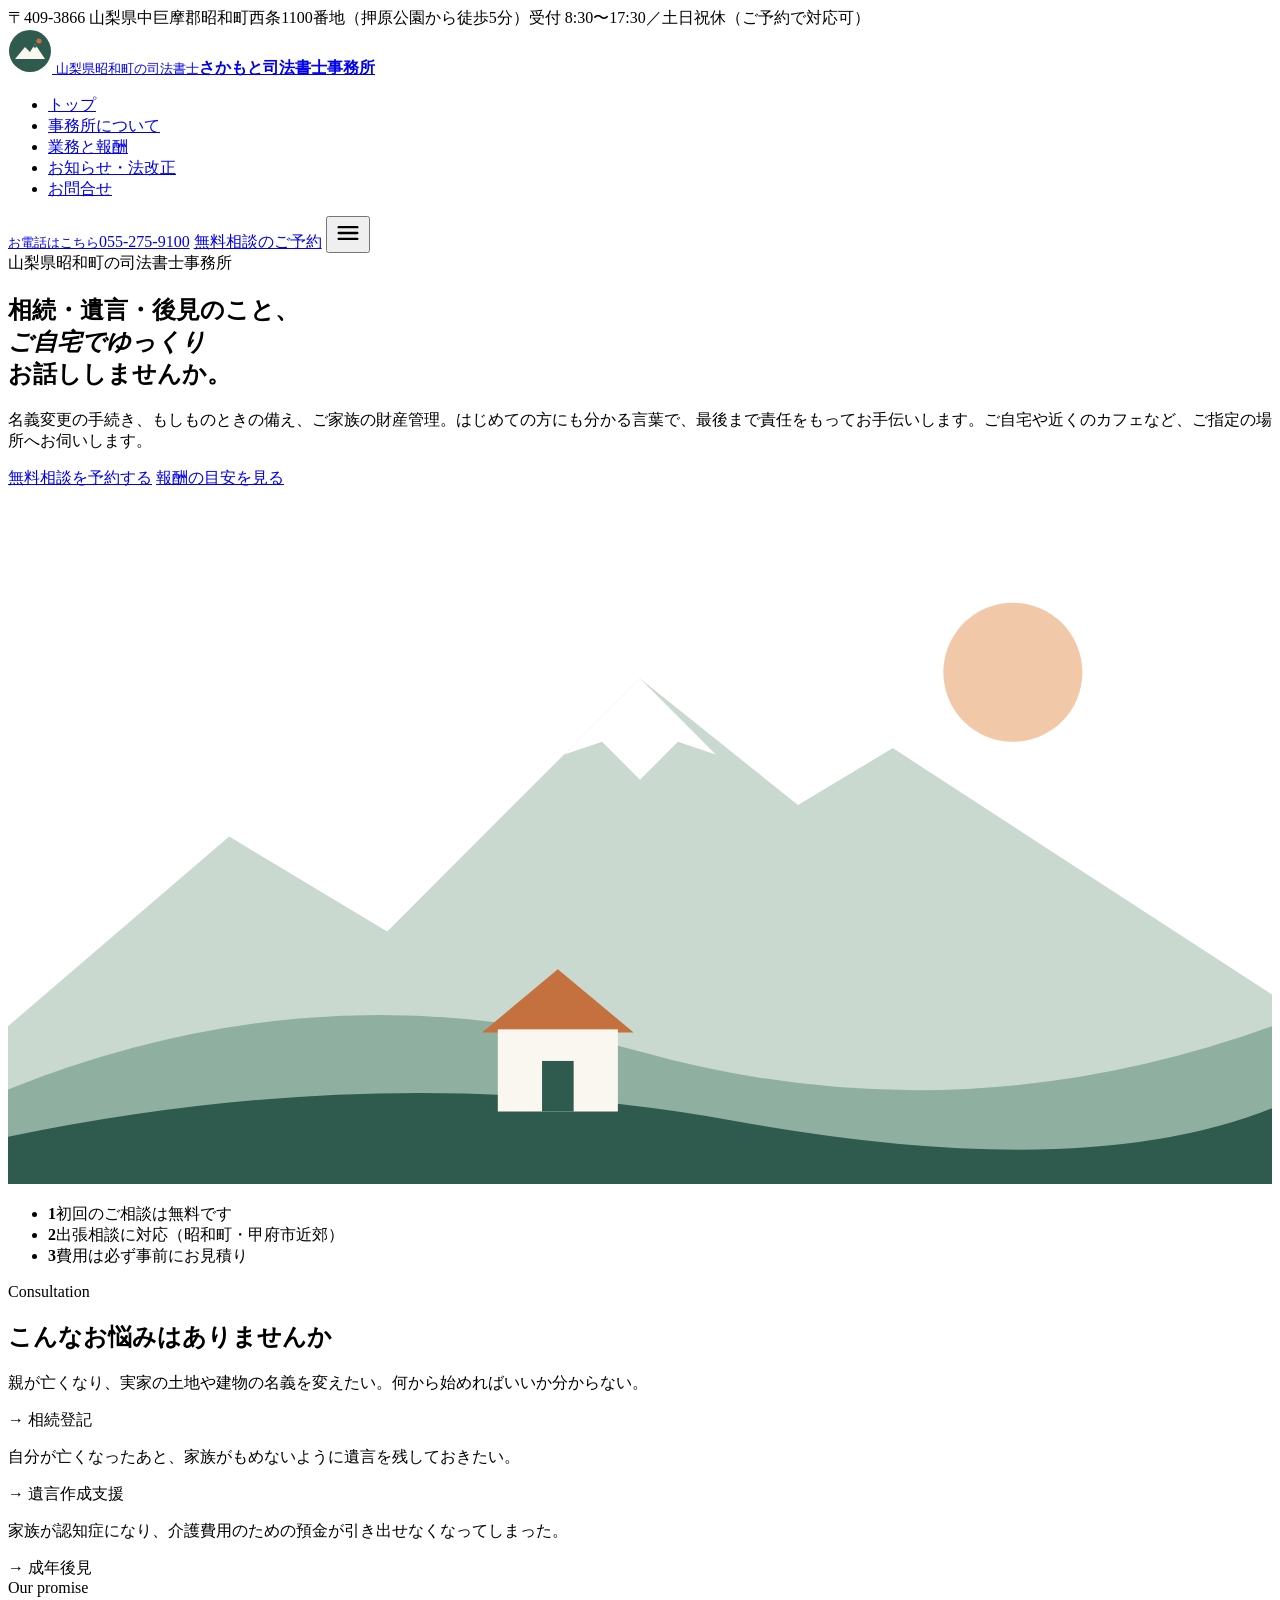
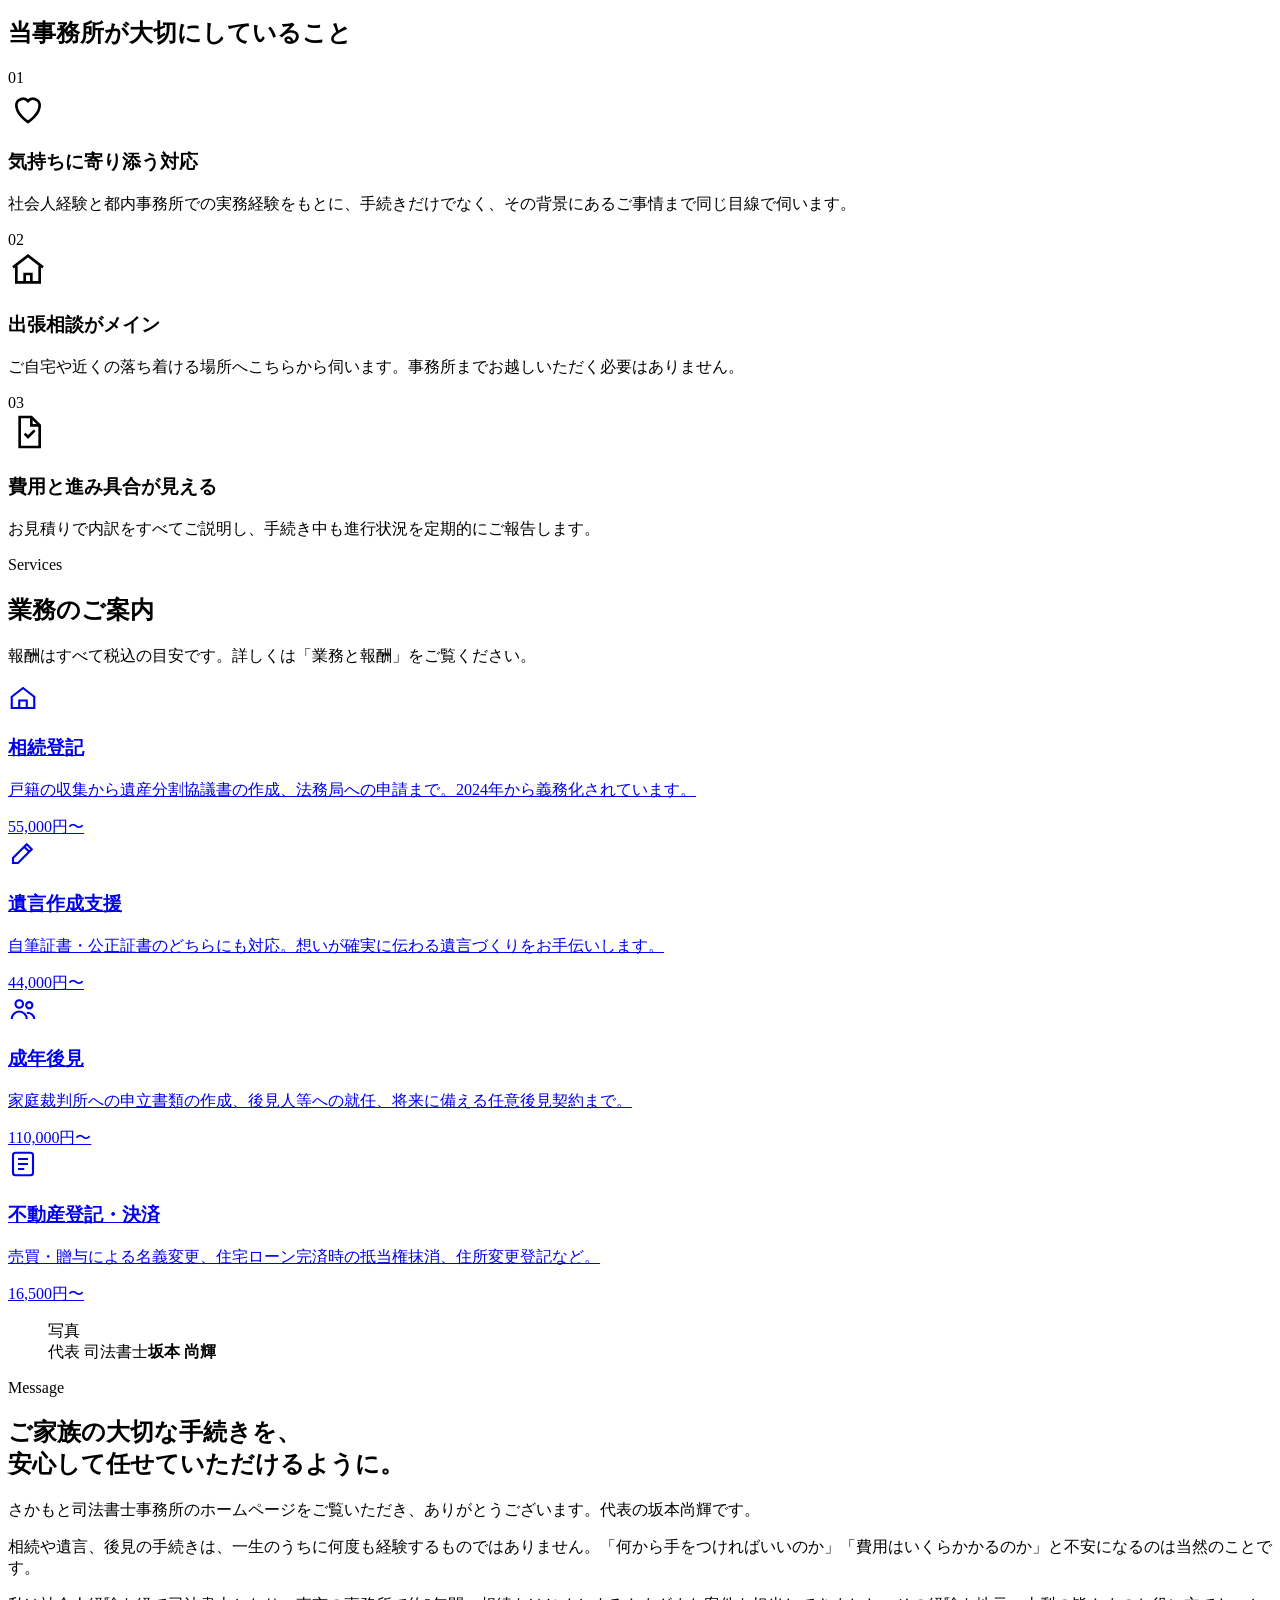
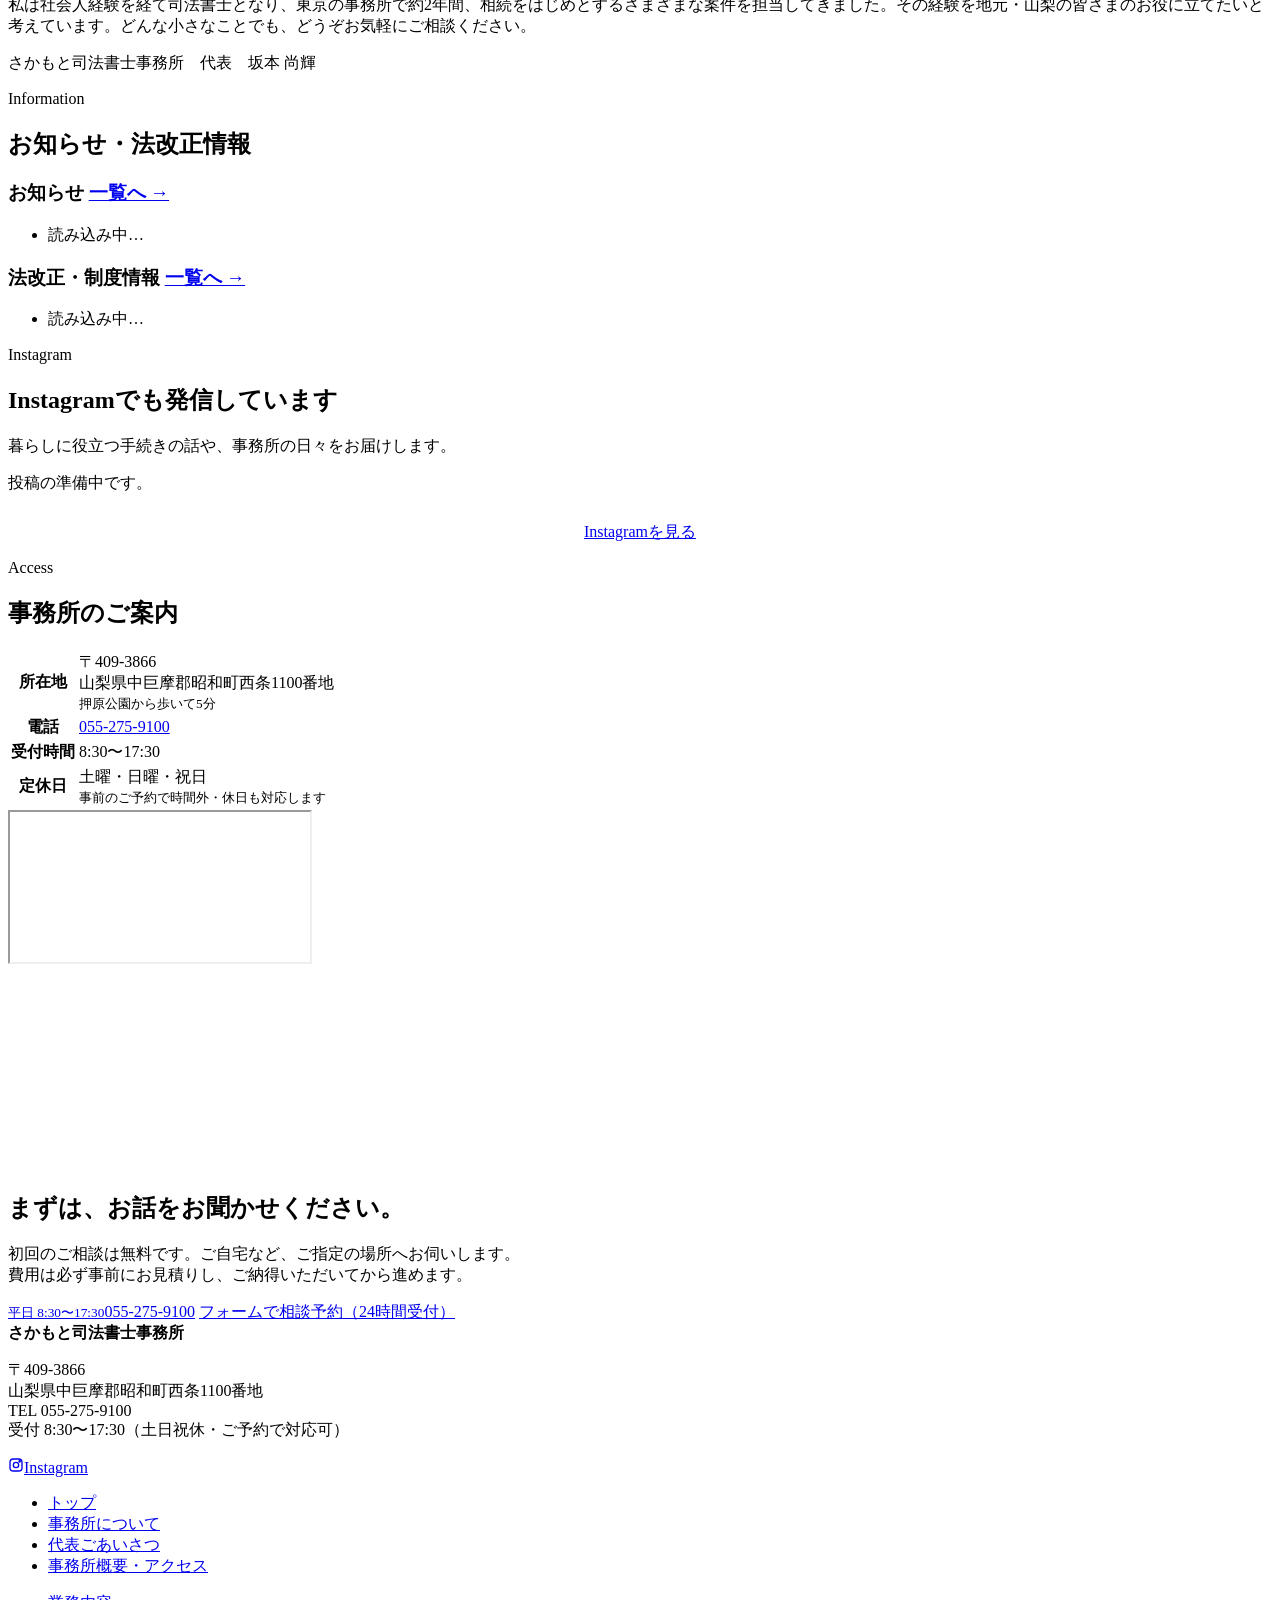
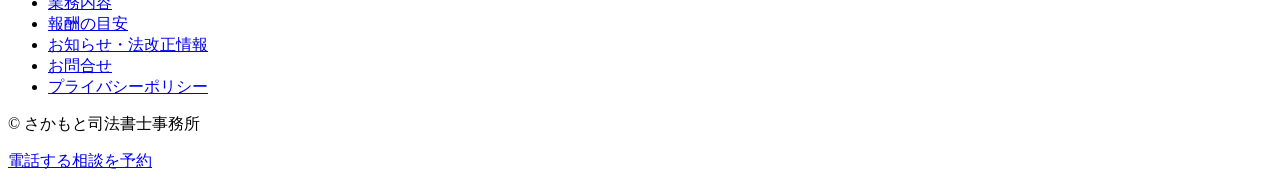
==== index.html @ e978d9b3 "Add files via upload" ====
<!doctype html>
<html lang="ja">
<head>
<meta charset="utf-8">
<meta name="viewport" content="width=device-width,initial-scale=1">
<title>山梨県昭和町の司法書士｜相続登記・遺言・成年後見｜さかもと司法書士事務所</title>
<meta name="description" content="山梨県昭和町のさかもと司法書士事務所。相続登記・遺言作成支援・成年後見・不動産登記のご相談は、初回無料・出張相談でお気軽に。費用は事前にお見積りします。">
<meta name="format-detection" content="telephone=no">
<meta property="og:site_name" content="さかもと司法書士事務所">
<meta property="og:title" content="山梨県昭和町の司法書士｜相続登記・遺言・成年後見｜さかもと司法書士事務所">
<meta property="og:description" content="山梨県昭和町のさかもと司法書士事務所。相続登記・遺言作成支援・成年後見・不動産登記のご相談は、初回無料・出張相談でお気軽に。費用は事前にお見積りします。">
<meta property="og:type" content="website">
<meta property="og:locale" content="ja_JP">
<link rel="icon" href="images/favicon.svg" type="image/svg+xml">
<link rel="preconnect" href="https://fonts.googleapis.com">
<link rel="preconnect" href="https://fonts.gstatic.com" crossorigin>
<link href="https://fonts.googleapis.com/css2?family=Shippori+Mincho+B1:wght@500;600&family=Zen+Kaku+Gothic+New:wght@400;500;700&display=swap" rel="stylesheet">
<link rel="stylesheet" href="css/style.css">
</head>
<body data-page="index">
<div class="topbar"><div class="container"><span>〒409-3866 山梨県中巨摩郡昭和町西条1100番地（押原公園から徒歩5分）</span><span>受付 8:30〜17:30／土日祝休（ご予約で対応可）</span></div></div>
<header class="site-header">
  <div class="container">
    <a class="logo" href="index.html">
      <svg width="44" height="44" viewBox="0 0 44 44" aria-hidden="true"><circle cx="22" cy="22" r="21" fill="#2f5b4f"/><path d="M7 30 L17 18 L22 23 L27 15 L37 30 Z" fill="#faf7f1"/><path d="M24.6 18.6 L27 15 L29.4 18.6 L27.9 18 L27 19.2 L26 18 Z" fill="#2f5b4f"/><circle cx="31" cy="12" r="2.6" fill="#c4703f"/></svg>
      <span><small>山梨県昭和町の司法書士</small><strong>さかもと司法書士事務所</strong></span>
    </a>
    <nav class="gnav" id="gnav" aria-label="メインメニュー">
      <ul>
        <li><a href="index.html" data-nav="index">トップ</a></li>
        <li><a href="about.html" data-nav="about">事務所について</a></li>
        <li><a href="service.html" data-nav="service">業務と報酬</a></li>
        <li><a href="news.html" data-nav="news">お知らせ・法改正</a></li>
        <li><a href="contact.html" data-nav="contact">お問合せ</a></li>
      </ul>
    </nav>
    <div class="header-cta">
      <a class="tel" href="tel:0552759100"><small>お電話はこちら</small>055-275-9100</a>
      <a class="btn btn-primary btn-sm" href="contact.html">無料相談のご予約</a>
      <button class="menu-btn" id="menuBtn" aria-controls="gnav" aria-expanded="false" aria-label="メニューを開く">
        <svg width="28" height="28" viewBox="0 0 24 24" fill="none" stroke="currentColor" stroke-width="2" stroke-linecap="round"><path d="M4 7h16M4 12h16M4 17h16"/></svg>
      </button>
    </div>
  </div>
</header>
<main>
<section class="hero">
  <div class="container">
    <div>
      <span class="eyebrow">山梨県昭和町の司法書士事務所</span>
      <h1>相続・遺言・後見のこと、<br><em>ご自宅でゆっくり</em><br>お話ししませんか。</h1>
      <p class="lead">名義変更の手続き、もしものときの備え、ご家族の財産管理。はじめての方にも分かる言葉で、最後まで責任をもってお手伝いします。ご自宅や近くのカフェなど、ご指定の場所へお伺いします。</p>
      <div class="actions">
        <a class="btn btn-primary" href="contact.html">無料相談を予約する</a>
        <a class="btn btn-outline" href="service.html#fee">報酬の目安を見る</a>
      </div>
    </div>
    <div class="hero-card">
      <div class="scene">
        <svg viewBox="0 0 400 220" width="100%" role="img" aria-label="山並みと家のイラスト">
          <circle cx="318" cy="58" r="22" fill="#f1c9a8"/>
          <path d="M0 170 L70 110 L120 140 L200 60 L250 100 L280 82 L400 160 L400 220 L0 220 Z" fill="#c9d9cf"/>
          <path d="M176 84 L200 60 L224 84 L212 80 L200 92 L188 80 Z" fill="#fff"/>
          <path d="M0 190 Q100 150 200 178 T400 170 L400 220 L0 220 Z" fill="#8fb0a1"/>
          <path d="M0 205 Q120 180 230 200 T400 196 L400 220 L0 220 Z" fill="#2f5b4f"/>
          <g transform="translate(150 150)"><path d="M0 22 L24 2 L48 22 Z" fill="#c4703f"/><rect x="5" y="21" width="38" height="26" fill="#faf7f1"/><rect x="19" y="31" width="10" height="16" fill="#2f5b4f"/></g>
        </svg>
      </div>
      <ul>
        <li><b>1</b>初回のご相談は無料です</li>
        <li><b>2</b>出張相談に対応（昭和町・甲府市近郊）</li>
        <li><b>3</b>費用は必ず事前にお見積り</li>
      </ul>
    </div>
  </div>
</section>

<section class="section alt">
  <div class="container">
    <div class="sec-head"><span class="en">Consultation</span><h2>こんなお悩みはありませんか</h2></div>
    <div class="worries">
      <div class="worry"><p>親が亡くなり、実家の土地や建物の名義を変えたい。何から始めればいいか分からない。</p><span>→ 相続登記</span></div>
      <div class="worry"><p>自分が亡くなったあと、家族がもめないように遺言を残しておきたい。</p><span>→ 遺言作成支援</span></div>
      <div class="worry"><p>家族が認知症になり、介護費用のための預金が引き出せなくなってしまった。</p><span>→ 成年後見</span></div>
    </div>
  </div>
</section>

<section class="section">
  <div class="container">
    <div class="sec-head"><span class="en">Our promise</span><h2>当事務所が大切にしていること</h2></div>
    <div class="reasons">
      <div class="reason"><div class="num">01</div><div class="icon"><svg width="40" height="40" viewBox="0 0 24 24" fill="none" stroke="currentColor" stroke-width="1.6"><path d="M12 21s-7-4.4-7-10a4 4 0 0 1 7-2.6A4 4 0 0 1 19 11c0 5.6-7 10-7 10z"/></svg></div><h3>気持ちに寄り添う対応</h3><p>社会人経験と都内事務所での実務経験をもとに、手続きだけでなく、その背景にあるご事情まで同じ目線で伺います。</p></div>
      <div class="reason"><div class="num">02</div><div class="icon"><svg width="40" height="40" viewBox="0 0 24 24" fill="none" stroke="currentColor" stroke-width="1.6"><path d="M3 11l9-7 9 7"/><path d="M5 10v10h14V10"/><path d="M10 20v-5h4v5"/></svg></div><h3>出張相談がメイン</h3><p>ご自宅や近くの落ち着ける場所へこちらから伺います。事務所までお越しいただく必要はありません。</p></div>
      <div class="reason"><div class="num">03</div><div class="icon"><svg width="40" height="40" viewBox="0 0 24 24" fill="none" stroke="currentColor" stroke-width="1.6"><path d="M7 3h7l5 5v13H7z"/><path d="M14 3v5h5"/><path d="M10 13l2 2 4-4"/></svg></div><h3>費用と進み具合が見える</h3><p>お見積りで内訳をすべてご説明し、手続き中も進行状況を定期的にご報告します。</p></div>
    </div>
  </div>
</section>

<section class="section alt">
  <div class="container">
    <div class="sec-head"><span class="en">Services</span><h2>業務のご案内</h2><p>報酬はすべて税込の目安です。詳しくは「業務と報酬」をご覧ください。</p></div>
    <div class="services">
      <a class="service-card" href="service.html#souzoku"><div class="ic"><svg width="30" height="30" viewBox="0 0 24 24" fill="none" stroke="currentColor" stroke-width="1.7"><path d="M3 11l9-7 9 7v9H3z"/><path d="M9 20v-6h6v6"/></svg></div><div><h3>相続登記</h3><p>戸籍の収集から遺産分割協議書の作成、法務局への申請まで。2024年から義務化されています。</p><span class="from">55,000円〜</span></div></a>
      <a class="service-card" href="service.html#igon"><div class="ic"><svg width="30" height="30" viewBox="0 0 24 24" fill="none" stroke="currentColor" stroke-width="1.7"><path d="M4 20h4L19 9l-4-4L4 16z"/><path d="M13 7l4 4"/></svg></div><div><h3>遺言作成支援</h3><p>自筆証書・公正証書のどちらにも対応。想いが確実に伝わる遺言づくりをお手伝いします。</p><span class="from">44,000円〜</span></div></a>
      <a class="service-card" href="service.html#kouken"><div class="ic"><svg width="30" height="30" viewBox="0 0 24 24" fill="none" stroke="currentColor" stroke-width="1.7"><circle cx="9" cy="8" r="3"/><circle cx="17" cy="9" r="2.5"/><path d="M3 20c0-3.3 2.7-6 6-6s6 2.7 6 6"/><path d="M15 15c3 0 6 1.8 6 5"/></svg></div><div><h3>成年後見</h3><p>家庭裁判所への申立書類の作成、後見人等への就任、将来に備える任意後見契約まで。</p><span class="from">110,000円〜</span></div></a>
      <a class="service-card" href="service.html#fudousan"><div class="ic"><svg width="30" height="30" viewBox="0 0 24 24" fill="none" stroke="currentColor" stroke-width="1.7"><rect x="4" y="3" width="16" height="18" rx="2"/><path d="M8 8h8M8 12h8M8 16h5"/></svg></div><div><h3>不動産登記・決済</h3><p>売買・贈与による名義変更、住宅ローン完済時の抵当権抹消、住所変更登記など。</p><span class="from">16,500円〜</span></div></a>
    </div>
  </div>
</section>

<section class="section">
  <div class="container greeting">
    <figure class="portrait">
      <div class="photo"><img src="images/sakamoto.jpg" alt="代表 司法書士 坂本尚輝" onerror="this.remove()"><span>写真</span></div>
      <figcaption>代表 司法書士<b>坂本 尚輝</b></figcaption>
    </figure>
    <div>
      <span class="eyebrow">Message</span>
      <h2>ご家族の大切な手続きを、<br>安心して任せていただけるように。</h2>
      <p>さかもと司法書士事務所のホームページをご覧いただき、ありがとうございます。代表の坂本尚輝です。</p>
      <p>相続や遺言、後見の手続きは、一生のうちに何度も経験するものではありません。「何から手をつければいいのか」「費用はいくらかかるのか」と不安になるのは当然のことです。</p>
      <p>私は社会人経験を経て司法書士となり、東京の事務所で約2年間、相続をはじめとするさまざまな案件を担当してきました。その経験を地元・山梨の皆さまのお役に立てたいと考えています。どんな小さなことでも、どうぞお気軽にご相談ください。</p>
      <p class="signature">さかもと司法書士事務所　代表　坂本 尚輝</p>
    </div>
  </div>
</section>

<section class="section alt">
  <div class="container">
    <div class="sec-head"><span class="en">Information</span><h2>お知らせ・法改正情報</h2></div>
    <div class="news-grid">
      <div class="news-box"><h3>お知らせ <a href="news.html#news">一覧へ →</a></h3><ul class="post-list" data-feed="news" data-limit="3"><li>読み込み中…</li></ul></div>
      <div class="news-box"><h3>法改正・制度情報 <a href="news.html#law">一覧へ →</a></h3><ul class="post-list" data-feed="law" data-limit="3"><li>読み込み中…</li></ul></div>
    </div>
  </div>
</section>

<section class="section" id="instagram">
  <div class="container">
    <div class="sec-head"><span class="en">Instagram</span><h2>Instagramでも発信しています</h2><p>暮らしに役立つ手続きの話や、事務所の日々をお届けします。</p></div>
    <div class="insta" data-instagram><div class="insta-empty" style="grid-column:1/-1">投稿の準備中です。</div></div>
    <p style="text-align:center;margin-top:28px"><a class="btn btn-outline" href="#" data-instagram-link target="_blank" rel="noopener">Instagramを見る</a></p>
  </div>
</section>

<section class="section white" id="access">
  <div class="container access-grid">
    <div>
      <span class="eyebrow">Access</span>
      <h2>事務所のご案内</h2>
      <table class="info-table">
        <tr><th>所在地</th><td>〒409-3866<br>山梨県中巨摩郡昭和町西条1100番地<br><small>押原公園から歩いて5分</small></td></tr>
        <tr><th>電話</th><td><a href="tel:0552759100">055-275-9100</a></td></tr>
        <tr><th>受付時間</th><td>8:30〜17:30</td></tr>
        <tr><th>定休日</th><td>土曜・日曜・祝日<br><small>事前のご予約で時間外・休日も対応します</small></td></tr>
      </table>
    </div>
    <div class="map"><iframe src="https://www.google.com/maps?q=%E5%B1%B1%E6%A2%A8%E7%9C%8C%E4%B8%AD%E5%B7%A8%E6%91%A9%E9%83%A1%E6%98%AD%E5%92%8C%E7%94%BA%E8%A5%BF%E6%9D%A11100&output=embed" loading="lazy" title="事務所の地図"></iframe></div>
  </div>
</section>
</main>
<section class="cta">
  <svg class="bg" width="520" height="200" viewBox="0 0 520 200" aria-hidden="true"><path d="M0 200 L120 90 L180 140 L300 30 L420 150 L470 110 L520 150 L520 200 Z" fill="#fff"/></svg>
  <div class="container">
    <div>
      <h2>まずは、お話をお聞かせください。</h2>
      <p>初回のご相談は無料です。ご自宅など、ご指定の場所へお伺いします。<br>費用は必ず事前にお見積りし、ご納得いただいてから進めます。</p>
    </div>
    <div class="cta-actions">
      <a class="tel" href="tel:0552759100"><small>平日 8:30〜17:30</small>055-275-9100</a>
      <a class="btn btn-primary" href="contact.html">フォームで相談予約（24時間受付）</a>
    </div>
  </div>
</section>
<footer class="site-footer">
  <div class="container">
    <div>
      <strong>さかもと司法書士事務所</strong>
      <p>〒409-3866<br>山梨県中巨摩郡昭和町西条1100番地<br>TEL 055-275-9100<br>受付 8:30〜17:30（土日祝休・ご予約で対応可）</p>
      <p class="sns"><a href="#" data-instagram-link target="_blank" rel="noopener"><svg width="16" height="16" viewBox="0 0 24 24" fill="none" stroke="currentColor" stroke-width="2"><rect x="3" y="3" width="18" height="18" rx="5"/><circle cx="12" cy="12" r="4"/><circle cx="17.5" cy="6.5" r="1" fill="currentColor"/></svg>Instagram</a></p>
    </div>
    <div>
      <ul>
        <li><a href="index.html">トップ</a></li>
        <li><a href="about.html">事務所について</a></li>
        <li><a href="about.html#greeting">代表ごあいさつ</a></li>
        <li><a href="about.html#access">事務所概要・アクセス</a></li>
      </ul>
    </div>
    <div>
      <ul>
        <li><a href="service.html">業務内容</a></li>
        <li><a href="service.html#fee">報酬の目安</a></li>
        <li><a href="news.html">お知らせ・法改正情報</a></li>
        <li><a href="contact.html">お問合せ</a></li>
        <li><a href="privacy.html">プライバシーポリシー</a></li>
      </ul>
    </div>
    <p class="copy">&copy; <span data-year></span> さかもと司法書士事務所</p>
  </div>
</footer>
<div class="fixed-cta"><a href="tel:0552759100">電話する</a><a href="contact.html">相談を予約</a></div>
<script src="js/config.js"></script>
<script src="js/main.js"></script>
</body>
</html>
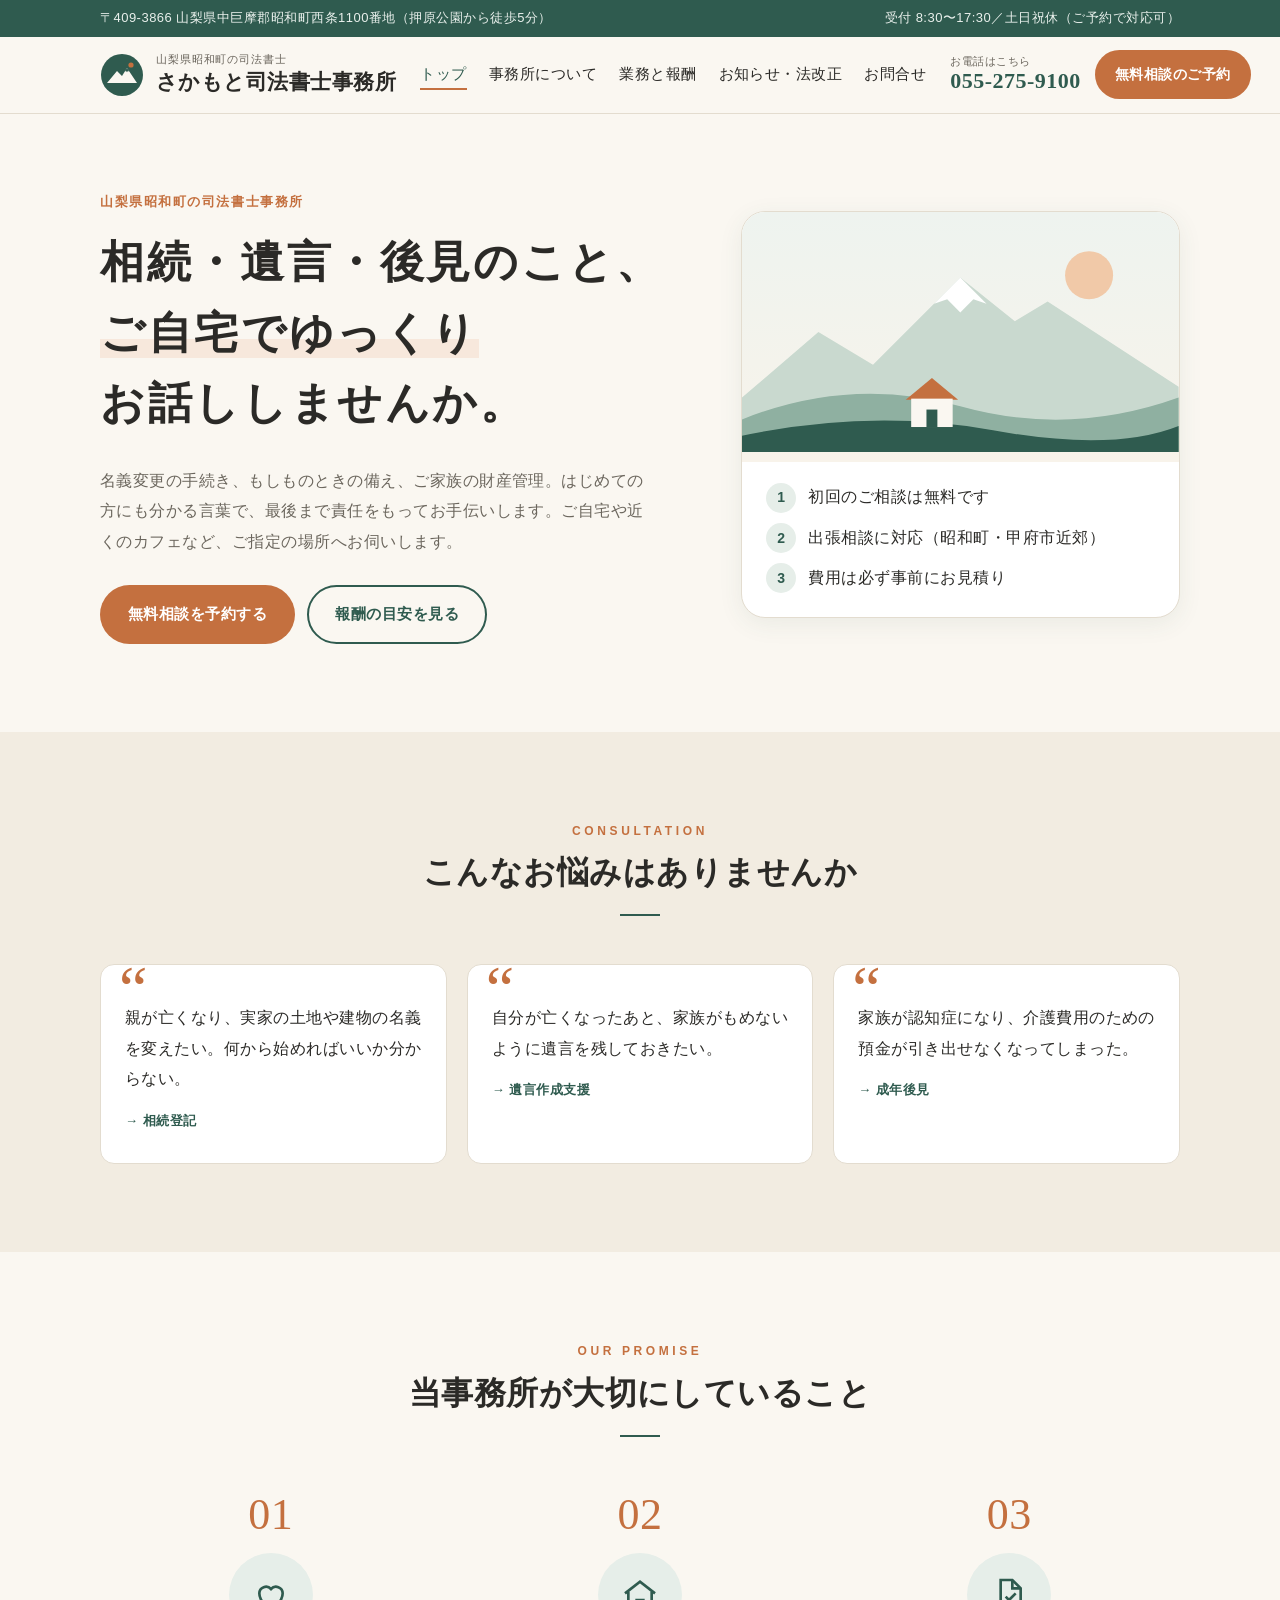
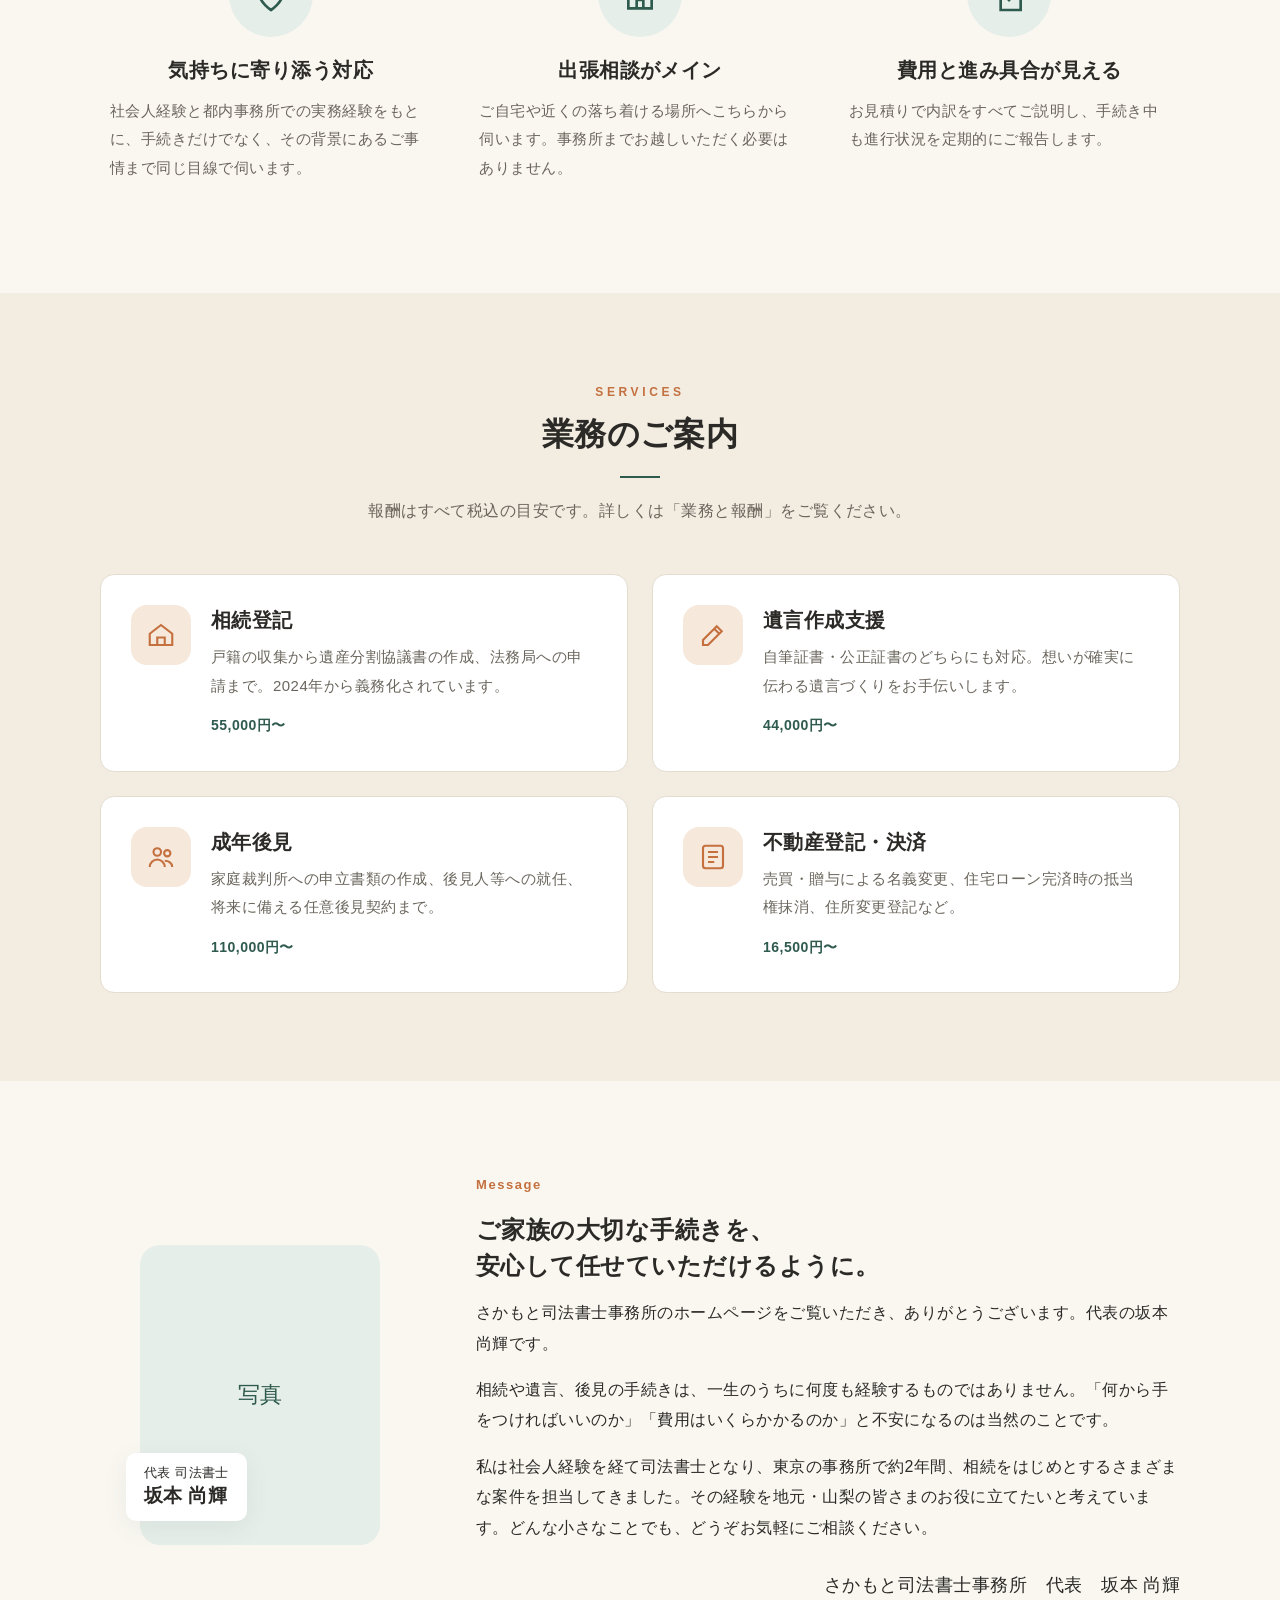
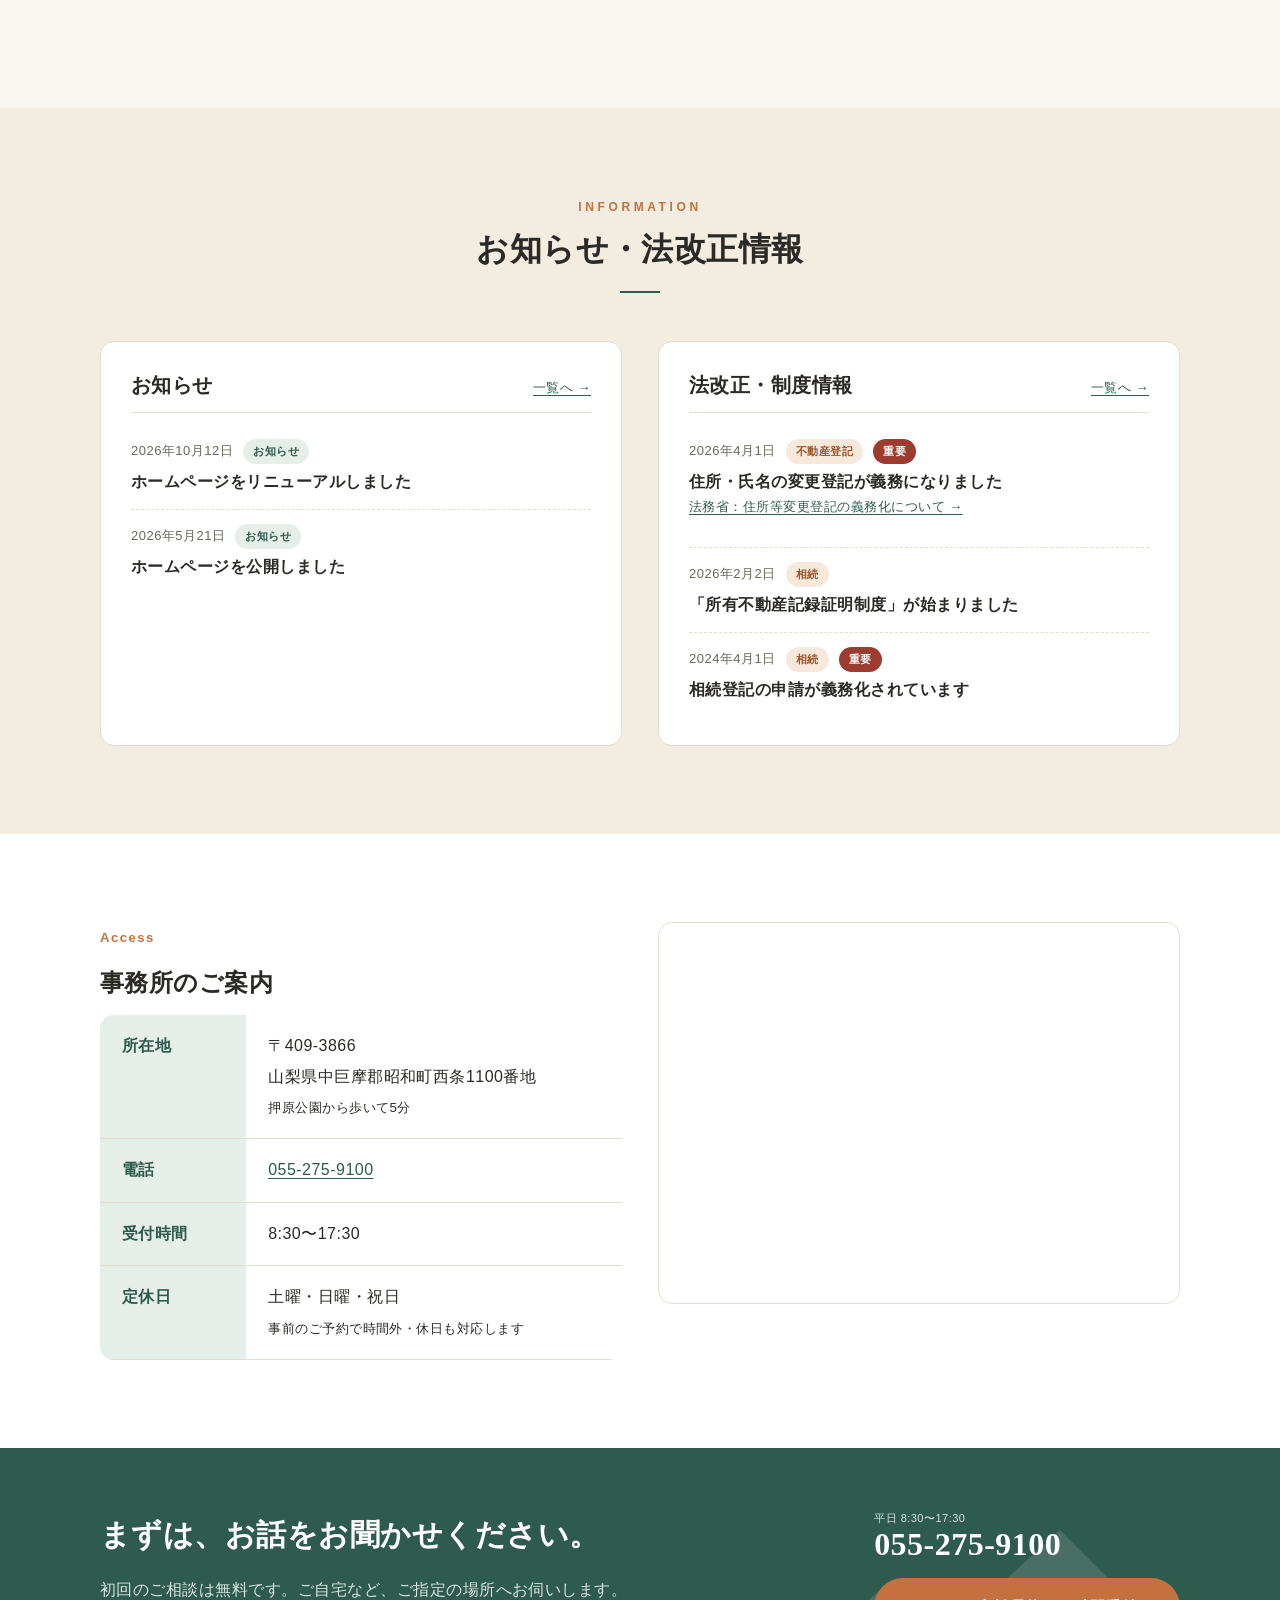
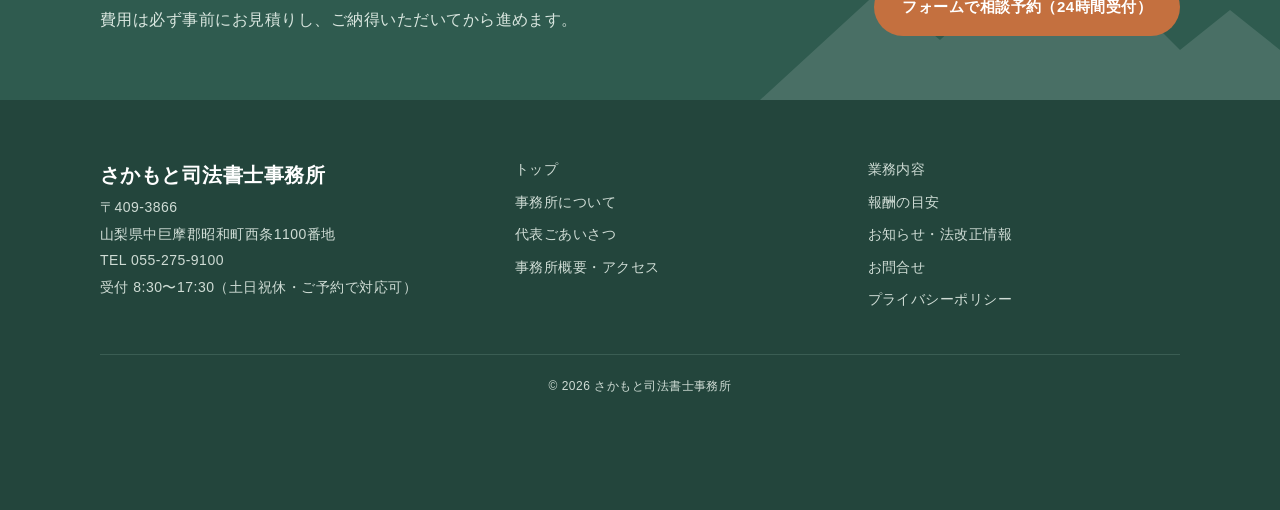
==== commit 8f3f82eb: "Add files via upload" ====
--- a/index.html
+++ b/index.html
@@ -11,11 +11,11 @@
 <meta property="og:description" content="山梨県昭和町のさかもと司法書士事務所。相続登記・遺言作成支援・成年後見・不動産登記のご相談は、初回無料・出張相談でお気軽に。費用は事前にお見積りします。">
 <meta property="og:type" content="website">
 <meta property="og:locale" content="ja_JP">
-<link rel="icon" href="images/favicon.svg" type="image/svg+xml">
+<link rel="icon" href="favicon.svg" type="image/svg+xml">
 <link rel="preconnect" href="https://fonts.googleapis.com">
 <link rel="preconnect" href="https://fonts.gstatic.com" crossorigin>
 <link href="https://fonts.googleapis.com/css2?family=Shippori+Mincho+B1:wght@500;600&family=Zen+Kaku+Gothic+New:wght@400;500;700&display=swap" rel="stylesheet">
-<link rel="stylesheet" href="css/style.css">
+<link rel="stylesheet" href="style.css">
 </head>
 <body data-page="index">
 <div class="topbar"><div class="container"><span>〒409-3866 山梨県中巨摩郡昭和町西条1100番地（押原公園から徒歩5分）</span><span>受付 8:30〜17:30／土日祝休（ご予約で対応可）</span></div></div>
@@ -112,7 +112,7 @@
 <section class="section">
   <div class="container greeting">
     <figure class="portrait">
-      <div class="photo"><img src="images/sakamoto.jpg" alt="代表 司法書士 坂本尚輝" onerror="this.remove()"><span>写真</span></div>
+      <div class="photo"><img src="sakamoto.jpg" alt="代表 司法書士 坂本尚輝" onerror="this.remove()"><span>写真</span></div>
       <figcaption>代表 司法書士<b>坂本 尚輝</b></figcaption>
     </figure>
     <div>
@@ -201,7 +201,7 @@
   </div>
 </footer>
 <div class="fixed-cta"><a href="tel:0552759100">電話する</a><a href="contact.html">相談を予約</a></div>
-<script src="js/config.js"></script>
-<script src="js/main.js"></script>
+<script src="config.js"></script>
+<script src="main.js"></script>
 </body>
 </html>
--- a/style.css
+++ b/style.css
@@ -0,0 +1,312 @@
+/* =========================================================
+   さかもと司法書士事務所  style.css
+   色を変えたいときは :root の値だけ変更すればOKです
+   ========================================================= */
+:root{
+  --paper:#faf7f1;      /* 背景（和紙のような生成り） */
+  --paper-2:#f2ece1;    /* 背景・濃いめ */
+  --white:#ffffff;
+  --ink:#2b2a27;        /* 本文 */
+  --muted:#6b665d;      /* 補足文字 */
+  --green:#2f5b4f;      /* メインカラー（深緑） */
+  --green-2:#3f7465;
+  --green-soft:#e6eee9;
+  --kaki:#c4703f;       /* アクセント（柿色） */
+  --kaki-soft:#f7e8dc;
+  --line:#e3dccf;
+  --radius:14px;
+  --shadow:0 6px 24px rgba(47,91,79,.08);
+  --mincho:"Shippori Mincho B1","Hiragino Mincho ProN","Yu Mincho",serif;
+  --gothic:"Zen Kaku Gothic New","Hiragino Kaku Gothic ProN","Yu Gothic",Meiryo,sans-serif;
+  --w:1120px;
+}
+*,*::before,*::after{box-sizing:border-box}
+html{scroll-behavior:smooth;-webkit-text-size-adjust:100%}
+body{margin:0;background:var(--paper);color:var(--ink);font-family:var(--gothic);
+  font-size:16px;line-height:1.9;letter-spacing:.03em}
+img{max-width:100%;height:auto;display:block}
+a{color:var(--green);text-underline-offset:3px}
+a:hover{color:var(--kaki)}
+h1,h2,h3,h4{font-family:var(--mincho);font-weight:600;line-height:1.5;margin:0 0 .6em;color:var(--ink)}
+p{margin:0 0 1em}
+.container{max-width:var(--w);margin:0 auto;padding:0 20px}
+.sr-only{position:absolute;width:1px;height:1px;overflow:hidden;clip:rect(0 0 0 0)}
+
+/* ---------- ヘッダー ---------- */
+.topbar{background:var(--green);color:#e9f0ec;font-size:13px}
+.topbar .container{display:flex;justify-content:space-between;gap:16px;padding-top:6px;padding-bottom:6px}
+.topbar span{white-space:nowrap}
+.site-header{background:rgba(250,247,241,.96);backdrop-filter:blur(6px);position:sticky;top:0;z-index:50;border-bottom:1px solid var(--line)}
+.site-header .container{display:flex;align-items:center;gap:24px;min-height:76px}
+.logo{display:flex;align-items:center;gap:12px;text-decoration:none;color:var(--ink);margin-right:auto}
+.logo svg{flex:none}
+.logo small{display:block;font-size:11px;color:var(--muted);letter-spacing:.08em;line-height:1.4}
+.logo strong{display:block;font-family:var(--mincho);font-size:21px;font-weight:600;line-height:1.4}
+.gnav ul{list-style:none;display:flex;gap:26px;margin:0;padding:0}
+.gnav a{text-decoration:none;color:var(--ink);font-size:15px;font-weight:500;padding:6px 0;border-bottom:2px solid transparent}
+.gnav a:hover,.gnav a[aria-current="page"]{color:var(--green);border-color:var(--kaki)}
+.header-cta{display:flex;align-items:center;gap:14px}
+.tel{font-family:var(--mincho);font-size:22px;font-weight:600;color:var(--green);text-decoration:none;line-height:1.2;white-space:nowrap}
+.tel small{display:block;font-family:var(--gothic);font-size:11px;color:var(--muted);font-weight:400}
+.menu-btn{display:none;background:none;border:0;padding:8px;cursor:pointer;color:var(--green)}
+
+/* ---------- ボタン ---------- */
+.btn{display:inline-flex;align-items:center;justify-content:center;gap:8px;padding:13px 26px;border-radius:999px;
+  font-weight:700;text-decoration:none;border:2px solid transparent;transition:.2s;font-size:15px;cursor:pointer;font-family:var(--gothic)}
+.btn-primary{background:var(--kaki);color:#fff}
+.btn-primary:hover{background:#ad5f31;color:#fff}
+.btn-outline{border-color:var(--green);color:var(--green);background:transparent}
+.btn-outline:hover{background:var(--green);color:#fff}
+.btn-sm{padding:9px 18px;font-size:14px}
+
+/* ---------- ヒーロー ---------- */
+.hero{position:relative;overflow:hidden;padding:72px 0 88px}
+.hero .container{display:grid;grid-template-columns:1.15fr .85fr;gap:48px;align-items:center}
+.eyebrow{display:inline-block;font-size:13px;letter-spacing:.12em;color:var(--kaki);font-weight:700;margin-bottom:14px}
+.hero h1{font-size:clamp(28px,4vw,44px);line-height:1.6;letter-spacing:.06em}
+.hero h1 em{font-style:normal;background:linear-gradient(transparent 62%,var(--kaki-soft) 62%)}
+.hero p.lead{color:var(--muted);font-size:16px;max-width:34em}
+.hero .actions{display:flex;flex-wrap:wrap;gap:12px;margin-top:28px}
+.hero-card{background:var(--white);border-radius:24px;box-shadow:var(--shadow);overflow:hidden;border:1px solid var(--line)}
+.hero-card .scene{background:linear-gradient(#eef3ef,#f8f3ea)}
+.hero-card ul{list-style:none;margin:0;padding:20px 24px 24px;display:grid;gap:10px}
+.hero-card li{display:flex;gap:12px;align-items:center;font-weight:500}
+.hero-card li b{flex:none;width:30px;height:30px;border-radius:50%;background:var(--green-soft);color:var(--green);display:grid;place-items:center;font-size:14px}
+
+/* ---------- セクション共通 ---------- */
+.section{padding:88px 0}
+.section.alt{background:var(--paper-2)}
+.section.white{background:var(--white)}
+.sec-head{text-align:center;margin-bottom:48px}
+.sec-head .en{display:block;font-size:12px;letter-spacing:.3em;color:var(--kaki);font-weight:700;margin-bottom:6px;text-transform:uppercase}
+.sec-head h2{font-size:clamp(24px,3vw,32px);margin:0}
+.sec-head h2::after{content:"";display:block;width:40px;height:2px;background:var(--green);margin:18px auto 0}
+.sec-head p{color:var(--muted);margin:18px 0 0}
+.page-title{background:var(--green);color:#fff;padding:56px 0 50px;position:relative;overflow:hidden}
+.page-title h1{color:#fff;font-size:clamp(26px,3.4vw,36px);margin:0}
+.page-title .en{color:#f0c9ab;font-size:12px;letter-spacing:.3em;font-weight:700}
+.page-title svg{position:absolute;right:-20px;bottom:-4px;opacity:.18}
+.breadcrumb{font-size:13px;color:var(--muted);padding:14px 0}
+.breadcrumb a{color:var(--muted)}
+
+/* ---------- お悩み ---------- */
+.worries{display:grid;grid-template-columns:repeat(3,1fr);gap:20px}
+.worry{background:var(--white);border:1px solid var(--line);border-radius:var(--radius);padding:28px 24px;position:relative}
+.worry::before{content:"“";position:absolute;top:-8px;left:18px;font-family:var(--mincho);font-size:64px;color:var(--kaki);line-height:1}
+.worry p{margin:10px 0 0;font-weight:500}
+.worry span{display:inline-block;margin-top:14px;font-size:13px;color:var(--green);font-weight:700}
+
+/* ---------- 選ばれる理由 ---------- */
+.reasons{display:grid;grid-template-columns:repeat(3,1fr);gap:28px}
+.reason{text-align:center;padding:8px 10px}
+.reason .num{font-family:var(--mincho);font-size:44px;color:var(--kaki);line-height:1}
+.reason .icon{width:84px;height:84px;margin:16px auto 18px;border-radius:50%;background:var(--green-soft);display:grid;place-items:center;color:var(--green)}
+.reason h3{font-size:20px}
+.reason p{color:var(--muted);font-size:15px;text-align:left}
+
+/* ---------- サービス ---------- */
+.services{display:grid;grid-template-columns:repeat(2,1fr);gap:24px}
+.service-card{background:var(--white);border-radius:var(--radius);padding:30px;border:1px solid var(--line);display:flex;gap:20px;text-decoration:none;color:var(--ink);transition:.2s}
+.service-card:hover{box-shadow:var(--shadow);transform:translateY(-2px);color:var(--ink)}
+.service-card .ic{flex:none;width:60px;height:60px;border-radius:16px;background:var(--kaki-soft);color:var(--kaki);display:grid;place-items:center}
+.service-card h3{font-size:20px;margin-bottom:.4em}
+.service-card p{color:var(--muted);font-size:15px;margin:0}
+.service-card .from{display:inline-block;margin-top:12px;font-size:14px;color:var(--green);font-weight:700}
+
+/* ---------- 代表あいさつ ---------- */
+.greeting{display:grid;grid-template-columns:320px 1fr;gap:56px;align-items:center}
+.portrait{position:relative}
+.portrait .photo{aspect-ratio:4/5;border-radius:20px;background:var(--green-soft);overflow:hidden;display:grid;place-items:center;color:var(--green);font-family:var(--mincho);font-size:22px}
+.portrait .photo img{width:100%;height:100%;object-fit:cover}
+.portrait figcaption{position:absolute;left:-14px;bottom:24px;background:var(--white);padding:10px 18px;border-radius:10px;box-shadow:var(--shadow);font-size:13px;line-height:1.5}
+.portrait figcaption b{display:block;font-family:var(--mincho);font-size:19px}
+.signature{font-family:var(--mincho);font-size:18px;text-align:right;margin-top:1.4em}
+
+/* ---------- 一覧（お知らせ・法改正） ---------- */
+.news-grid{display:grid;grid-template-columns:1fr 1fr;gap:36px}
+.news-box{background:var(--white);border-radius:var(--radius);padding:28px 30px;border:1px solid var(--line)}
+.news-box h3{display:flex;justify-content:space-between;align-items:baseline;font-size:20px;border-bottom:1px solid var(--line);padding-bottom:12px}
+.news-box h3 a{font-family:var(--gothic);font-size:13px;font-weight:500}
+.post-list{list-style:none;margin:0;padding:0}
+.post-list li{padding:14px 0;border-bottom:1px dashed var(--line)}
+.post-list li:last-child{border-bottom:0}
+.post-meta{display:flex;flex-wrap:wrap;gap:10px;align-items:center;font-size:13px;color:var(--muted)}
+.tag{display:inline-block;font-size:11px;font-weight:700;padding:2px 10px;border-radius:999px;background:var(--green-soft);color:var(--green)}
+.tag.law{background:var(--kaki-soft);color:#9c5428}
+.tag.important{background:#9c3b2e;color:#fff}
+.post-title{font-weight:700;margin:4px 0 0;line-height:1.7}
+.post-body{font-size:15px;color:var(--muted);margin:8px 0 0}
+.post-body p{margin:0 0 .6em}
+.post-link{font-size:13px}
+.post-full li{padding:24px 0}
+.post-full .post-title{font-size:18px;font-family:var(--mincho)}
+.tabs{display:flex;gap:10px;justify-content:center;margin-bottom:28px;flex-wrap:wrap}
+.tabs button{border:1px solid var(--green);background:transparent;color:var(--green);border-radius:999px;padding:9px 22px;font-weight:700;cursor:pointer;font-family:var(--gothic);font-size:15px}
+.tabs button[aria-selected="true"]{background:var(--green);color:#fff}
+.notice{font-size:13px;color:var(--muted);background:var(--paper-2);border-radius:10px;padding:12px 16px}
+
+/* ---------- Instagram ---------- */
+.insta{display:grid;grid-template-columns:repeat(3,1fr);gap:18px}
+.insta-empty{text-align:center;background:var(--white);border:1px dashed var(--line);border-radius:var(--radius);padding:36px 20px;color:var(--muted)}
+.insta .instagram-media{min-width:0!important;width:100%!important;margin:0!important}
+
+/* ---------- 報酬表 ---------- */
+.fee-wrap{display:grid;gap:28px}
+.fee-block{background:var(--white);border-radius:var(--radius);border:1px solid var(--line);overflow:hidden}
+.fee-block h3{background:var(--green);color:#fff;font-size:18px;margin:0;padding:14px 24px}
+.fee-table{width:100%;border-collapse:collapse;font-size:15px}
+.fee-table th,.fee-table td{padding:14px 24px;border-bottom:1px solid var(--line);text-align:left;vertical-align:top}
+.fee-table tr:last-child th,.fee-table tr:last-child td{border-bottom:0}
+.fee-table th{font-weight:500;width:62%}
+.fee-table th small{display:block;color:var(--muted);font-size:13px;font-weight:400}
+.fee-table td{font-family:var(--mincho);font-weight:600;font-size:18px;color:var(--green);white-space:nowrap;text-align:right}
+.fee-table td small{font-family:var(--gothic);font-size:12px;color:var(--muted);font-weight:400}
+.fee-note{font-size:14px;color:var(--muted);background:var(--white);border-left:4px solid var(--kaki);padding:16px 20px;border-radius:0 10px 10px 0}
+.fee-note ul{margin:0;padding-left:1.2em}
+.example{background:var(--kaki-soft);border-radius:var(--radius);padding:24px 28px}
+.example h4{font-size:18px}
+.example dl{display:grid;grid-template-columns:1fr auto;gap:4px 20px;margin:0}
+.example dt{color:var(--muted)}
+.example dd{margin:0;text-align:right;font-weight:700}
+.example .total{border-top:1px solid #e3c7b2;padding-top:8px;margin-top:6px;color:var(--ink);font-weight:700}
+
+/* ---------- サービス詳細 ---------- */
+.detail{display:grid;grid-template-columns:1fr 1fr;gap:48px;align-items:start;padding:56px 0;border-bottom:1px solid var(--line)}
+.detail:last-child{border-bottom:0}
+.detail h2{font-size:26px}
+.detail .points{background:var(--white);border-radius:var(--radius);padding:24px 28px;border:1px solid var(--line)}
+.detail .points h4{font-size:16px;color:var(--green)}
+.check{list-style:none;margin:0;padding:0}
+.check li{position:relative;padding-left:28px;margin-bottom:8px}
+.check li::before{content:"";position:absolute;left:4px;top:.55em;width:12px;height:7px;border-left:2px solid var(--kaki);border-bottom:2px solid var(--kaki);transform:rotate(-45deg)}
+
+/* ---------- 流れ ---------- */
+.flow{list-style:none;margin:0;padding:0;display:grid;grid-template-columns:repeat(5,1fr);gap:16px;counter-reset:f}
+.flow li{background:var(--white);border:1px solid var(--line);border-radius:var(--radius);padding:24px 18px;text-align:center;position:relative;counter-increment:f}
+.flow li::before{content:"STEP " counter(f);display:block;font-size:11px;letter-spacing:.2em;color:var(--kaki);font-weight:700}
+.flow h4{font-size:17px;margin:8px 0}
+.flow p{font-size:14px;color:var(--muted);margin:0;text-align:left}
+
+/* ---------- FAQ ---------- */
+.faq details{background:var(--white);border:1px solid var(--line);border-radius:12px;margin-bottom:12px;padding:0 22px}
+.faq summary{cursor:pointer;padding:18px 0;font-weight:700;list-style:none;position:relative;padding-left:34px;padding-right:24px}
+.faq summary::-webkit-details-marker{display:none}
+.faq summary::before{content:"Q";position:absolute;left:0;font-family:var(--mincho);color:var(--kaki);font-size:20px;top:14px}
+.faq summary::after{content:"＋";position:absolute;right:0;color:var(--green)}
+.faq details[open] summary::after{content:"－"}
+.faq details p{padding:0 0 18px 34px;color:var(--muted);margin:0}
+
+/* ---------- 事務所概要 ---------- */
+.info-table{width:100%;border-collapse:collapse;background:var(--white);border-radius:var(--radius);overflow:hidden}
+.info-table th,.info-table td{padding:16px 22px;border-bottom:1px solid var(--line);text-align:left;vertical-align:top}
+.info-table th{width:28%;background:var(--green-soft);color:var(--green);font-weight:700}
+.map{border-radius:var(--radius);overflow:hidden;border:1px solid var(--line);background:var(--white)}
+.map iframe{width:100%;height:380px;border:0;display:block}
+.access-grid{display:grid;grid-template-columns:1fr 1fr;gap:36px;align-items:start}
+
+/* ---------- 理由詳細 ---------- */
+.reason-detail{display:grid;grid-template-columns:120px 1fr;gap:32px;padding:40px 0;border-bottom:1px solid var(--line)}
+.reason-detail .num{font-family:var(--mincho);font-size:64px;color:var(--kaki);line-height:1}
+.reason-detail h3{font-size:24px}
+
+/* ---------- フォーム ---------- */
+.form{background:var(--white);border-radius:20px;padding:40px;border:1px solid var(--line);box-shadow:var(--shadow)}
+.field{margin-bottom:22px}
+.field label,.field .label{display:block;font-weight:700;margin-bottom:8px}
+.req,.opt{font-size:11px;padding:2px 8px;border-radius:4px;margin-left:8px;vertical-align:2px;font-weight:700}
+.req{background:var(--kaki);color:#fff}
+.opt{background:var(--paper-2);color:var(--muted)}
+.field input[type=text],.field input[type=email],.field input[type=tel],.field select,.field textarea{
+  width:100%;padding:13px 14px;border:1px solid #d6cdbd;border-radius:10px;font-size:16px;font-family:var(--gothic);background:var(--paper);color:var(--ink)}
+.field input:focus,.field select:focus,.field textarea:focus{outline:2px solid var(--green-2);outline-offset:1px;background:#fff}
+.field textarea{min-height:180px;resize:vertical}
+.field .hint{font-size:13px;color:var(--muted);margin-top:6px}
+.choices{display:flex;flex-wrap:wrap;gap:10px 22px}
+.choices label{font-weight:400;display:flex;align-items:center;gap:6px;margin:0;cursor:pointer}
+.agree{background:var(--paper);border-radius:10px;padding:16px;text-align:center}
+.hp{position:absolute;left:-9999px;width:1px;height:1px;overflow:hidden}
+.form-msg{display:none;border-radius:12px;padding:20px 22px;margin-top:20px}
+.form-msg.ok{display:block;background:var(--green-soft);color:var(--green)}
+.form-msg.ng{display:block;background:#fbe9e5;color:#9c3b2e}
+.contact-grid{display:grid;grid-template-columns:1fr 340px;gap:40px;align-items:start}
+.side-box{background:var(--green);color:#fff;border-radius:20px;padding:30px}
+.side-box h3{color:#fff;font-size:18px}
+.side-box .tel{color:#fff;font-size:28px}
+.side-box .tel small{color:#d6e4dd}
+.side-box ul{padding-left:1.2em;font-size:14px;margin:0}
+
+/* ---------- CTA ---------- */
+.cta{background:var(--green);color:#fff;position:relative;overflow:hidden}
+.cta .container{display:grid;grid-template-columns:1fr auto;gap:40px;align-items:center;padding-top:64px;padding-bottom:64px;position:relative;z-index:1}
+.cta h2{color:#fff;font-size:clamp(22px,3vw,30px)}
+.cta p{color:#d9e6df;margin:0}
+.cta .tel{color:#fff;font-size:32px}
+.cta .tel small{color:#d6e4dd}
+.cta-actions{display:flex;flex-direction:column;gap:14px;align-items:flex-start}
+.cta svg.bg{position:absolute;right:0;bottom:0;opacity:.12}
+
+/* ---------- フッター ---------- */
+.site-footer{background:#23453c;color:#cfdcd5;font-size:14px;padding:56px 0 100px}
+.site-footer .container{display:grid;grid-template-columns:1.2fr 1fr 1fr;gap:40px}
+.site-footer strong{font-family:var(--mincho);font-size:20px;color:#fff;font-weight:600}
+.site-footer a{color:#cfdcd5;text-decoration:none}
+.site-footer a:hover{color:#fff}
+.site-footer ul{list-style:none;margin:0;padding:0;display:grid;gap:6px}
+.sns a{display:inline-flex;gap:8px;align-items:center;border:1px solid #4d7266;border-radius:999px;padding:6px 14px}
+.copy{grid-column:1/-1;border-top:1px solid #3a5d53;padding-top:20px;font-size:12px;text-align:center}
+
+/* スマホ下部固定ボタン */
+.fixed-cta{display:none}
+
+/* ---------- レスポンシブ ---------- */
+@media (max-width:960px){
+  .gnav{position:fixed;inset:0 0 0 auto;width:min(80vw,320px);background:var(--paper);padding:90px 28px 28px;transform:translateX(100%);transition:.3s;box-shadow:-10px 0 30px rgba(0,0,0,.1);z-index:60}
+  .gnav.open{transform:none}
+  .gnav ul{flex-direction:column;gap:6px}
+  .gnav a{display:block;padding:12px 0;border-bottom:1px solid var(--line)}
+  .menu-btn{display:block;z-index:70;position:relative}
+  .header-cta .btn{display:none}
+  .hero .container,.greeting,.news-grid,.detail,.access-grid,.contact-grid{grid-template-columns:1fr}
+  .greeting{gap:32px}
+  .portrait{max-width:300px;margin:0 auto}
+  .flow{grid-template-columns:1fr 1fr}
+  .site-footer .container{grid-template-columns:1fr}
+}
+@media (max-width:720px){
+  body{font-size:15px}
+  .topbar{display:none}
+  .site-header .container{min-height:64px;gap:10px}
+  .logo strong{font-size:17px}
+  .logo small{font-size:10px}
+  .header-cta .tel{display:none}
+  .section{padding:64px 0}
+  .hero{padding:44px 0 56px}
+  .worries,.reasons,.services,.insta{grid-template-columns:1fr}
+  .service-card{padding:22px}
+  .flow{grid-template-columns:1fr}
+  .reason-detail{grid-template-columns:1fr;gap:8px}
+  .fee-table th,.fee-table td{display:block;width:100%;padding:12px 18px;text-align:left}
+  .fee-table th{border-bottom:0;padding-bottom:0}
+  .info-table th,.info-table td{display:block;width:100%}
+  .form{padding:24px 18px}
+  .cta .container{grid-template-columns:1fr}
+  .fixed-cta{display:grid;grid-template-columns:1fr 1fr;position:fixed;left:0;right:0;bottom:0;z-index:40;box-shadow:0 -4px 16px rgba(0,0,0,.1)}
+  .fixed-cta a{text-align:center;padding:14px 8px;font-weight:700;text-decoration:none;color:#fff;font-size:15px}
+  .fixed-cta a:first-child{background:var(--green)}
+  .fixed-cta a:last-child{background:var(--kaki)}
+}
+
+/* ---------- ヘッダーの折り返し防止 ---------- */
+.logo strong,.gnav a,.header-cta .btn{white-space:nowrap}
+.gnav ul{gap:22px}
+@media (max-width:1200px) and (min-width:961px){
+  .header-cta .tel{display:none}
+  .site-header .container{gap:18px}
+}
+@media (max-width:960px){
+  /* backdrop-filter があるとメニューの位置がずれるためスマホでは解除 */
+  .site-header{backdrop-filter:none;background:var(--paper)}
+  .gnav{visibility:hidden}
+  .gnav.open{visibility:visible}
+}
+html,body{overflow-x:clip}
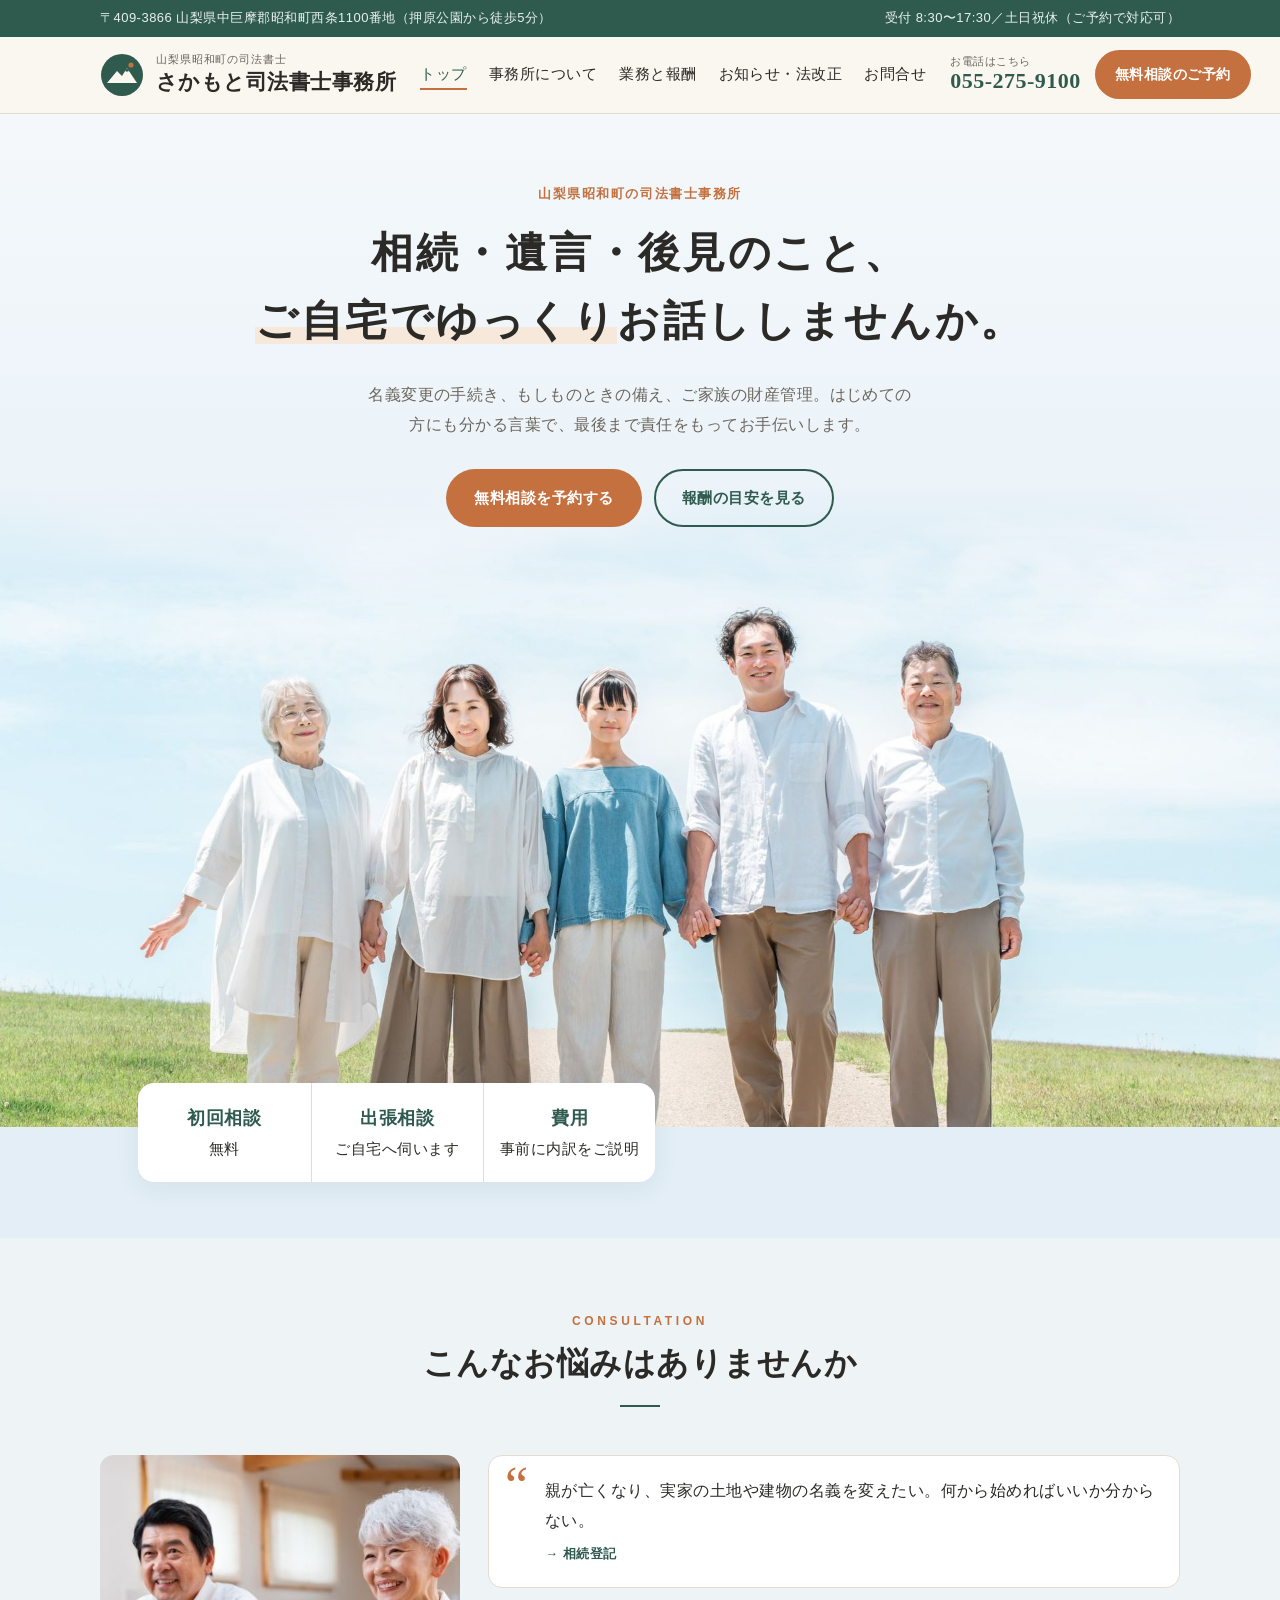
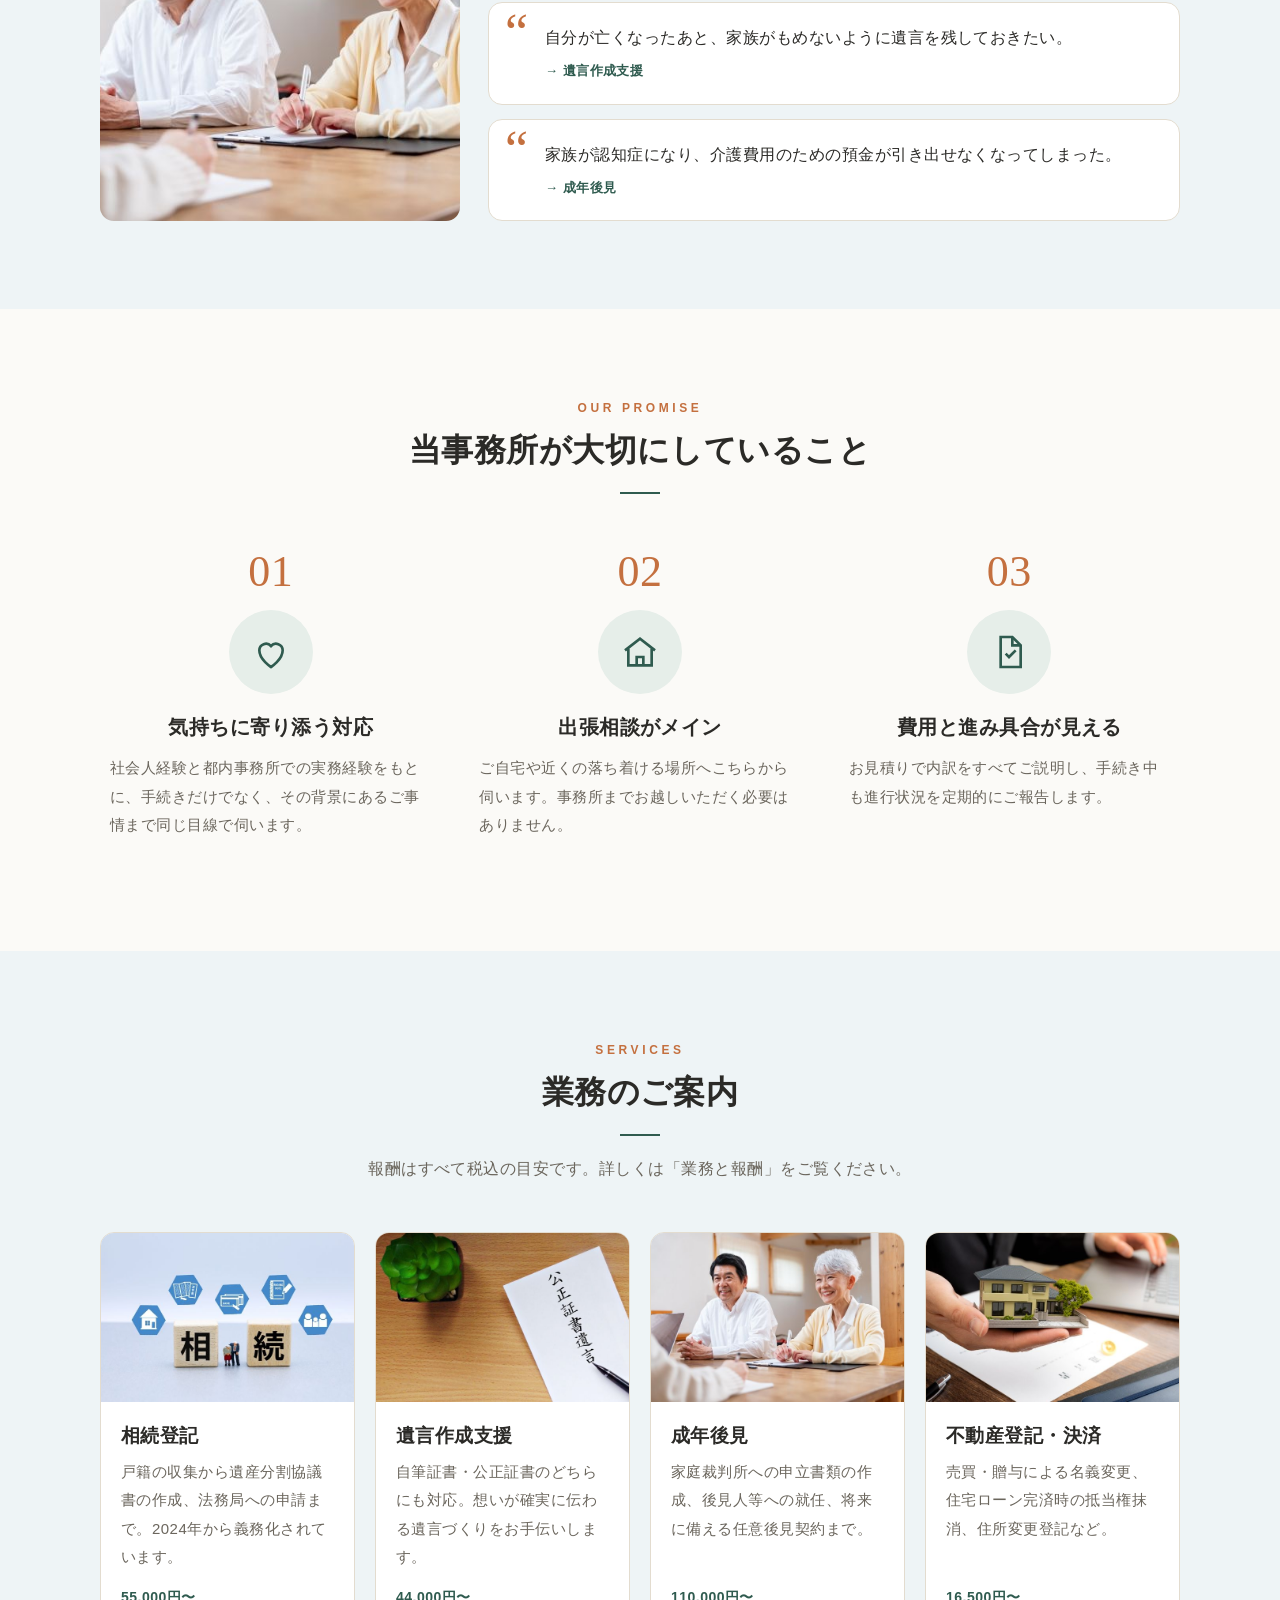
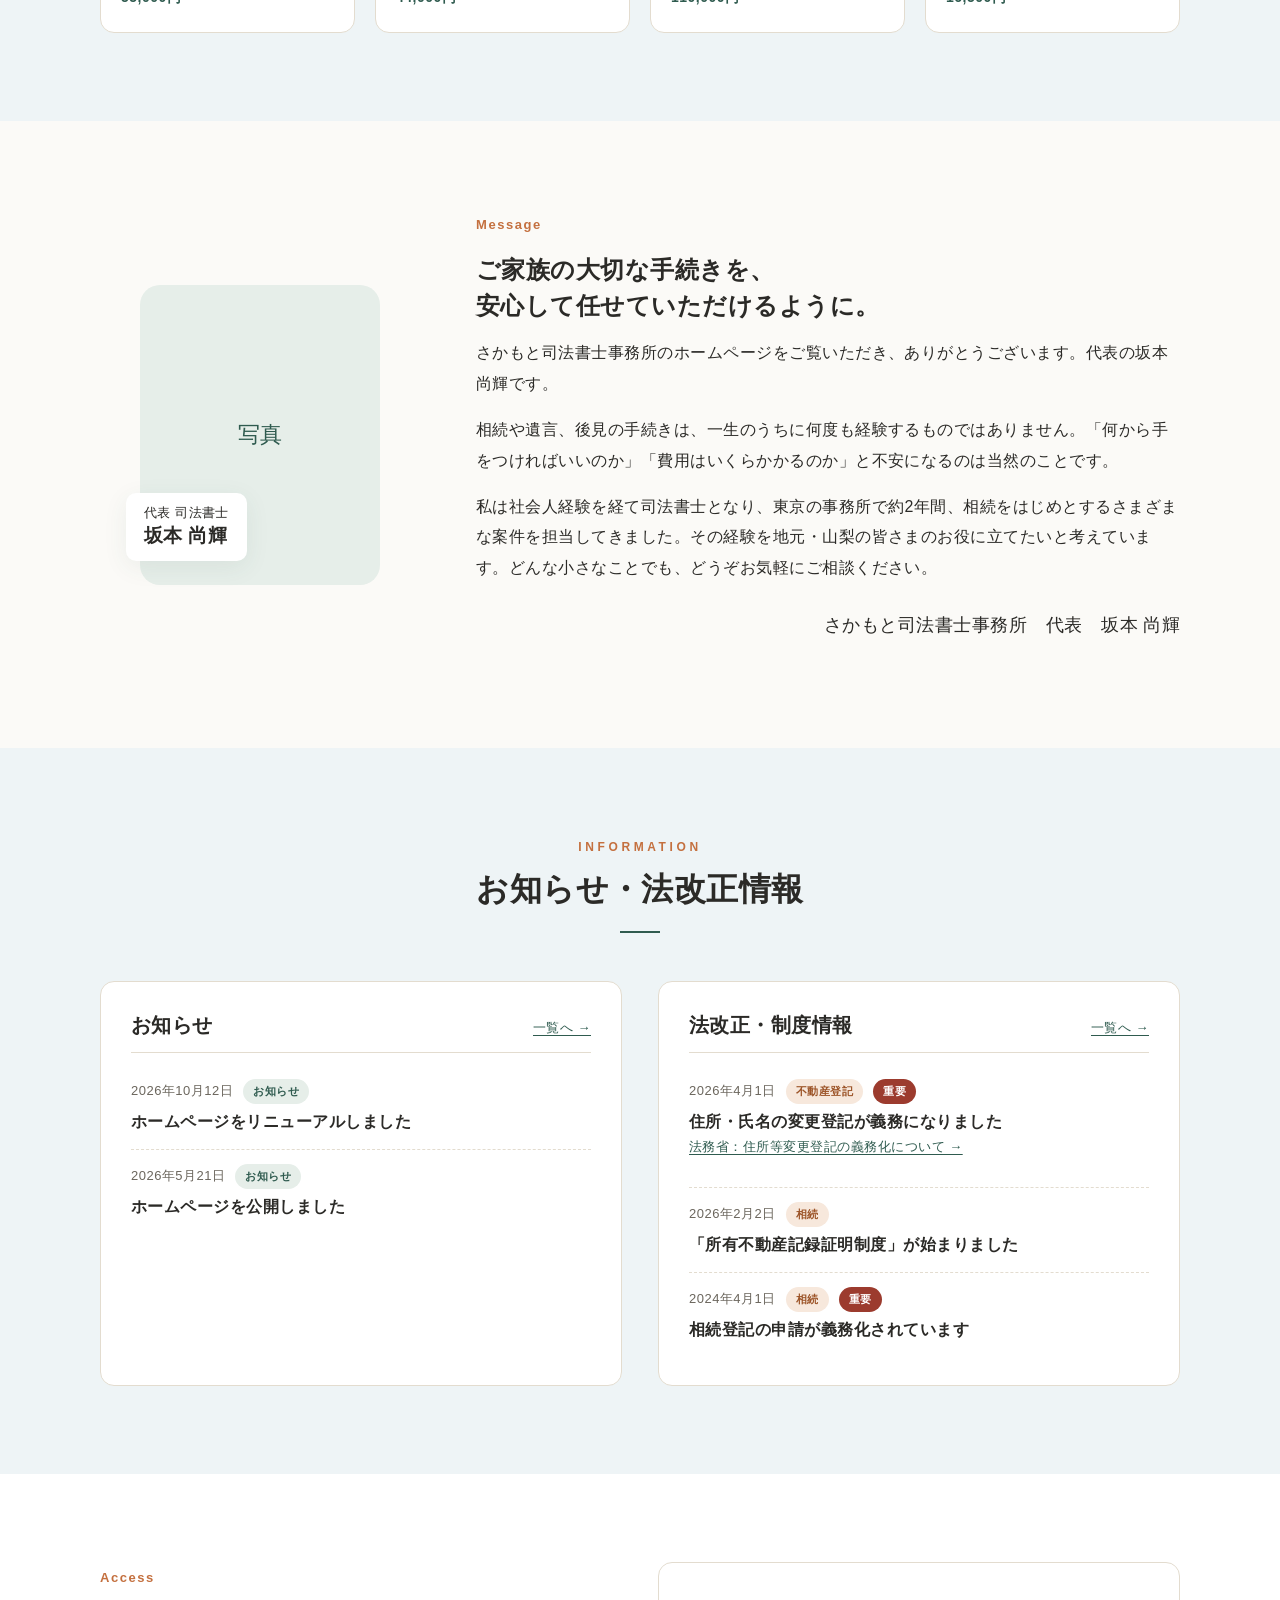
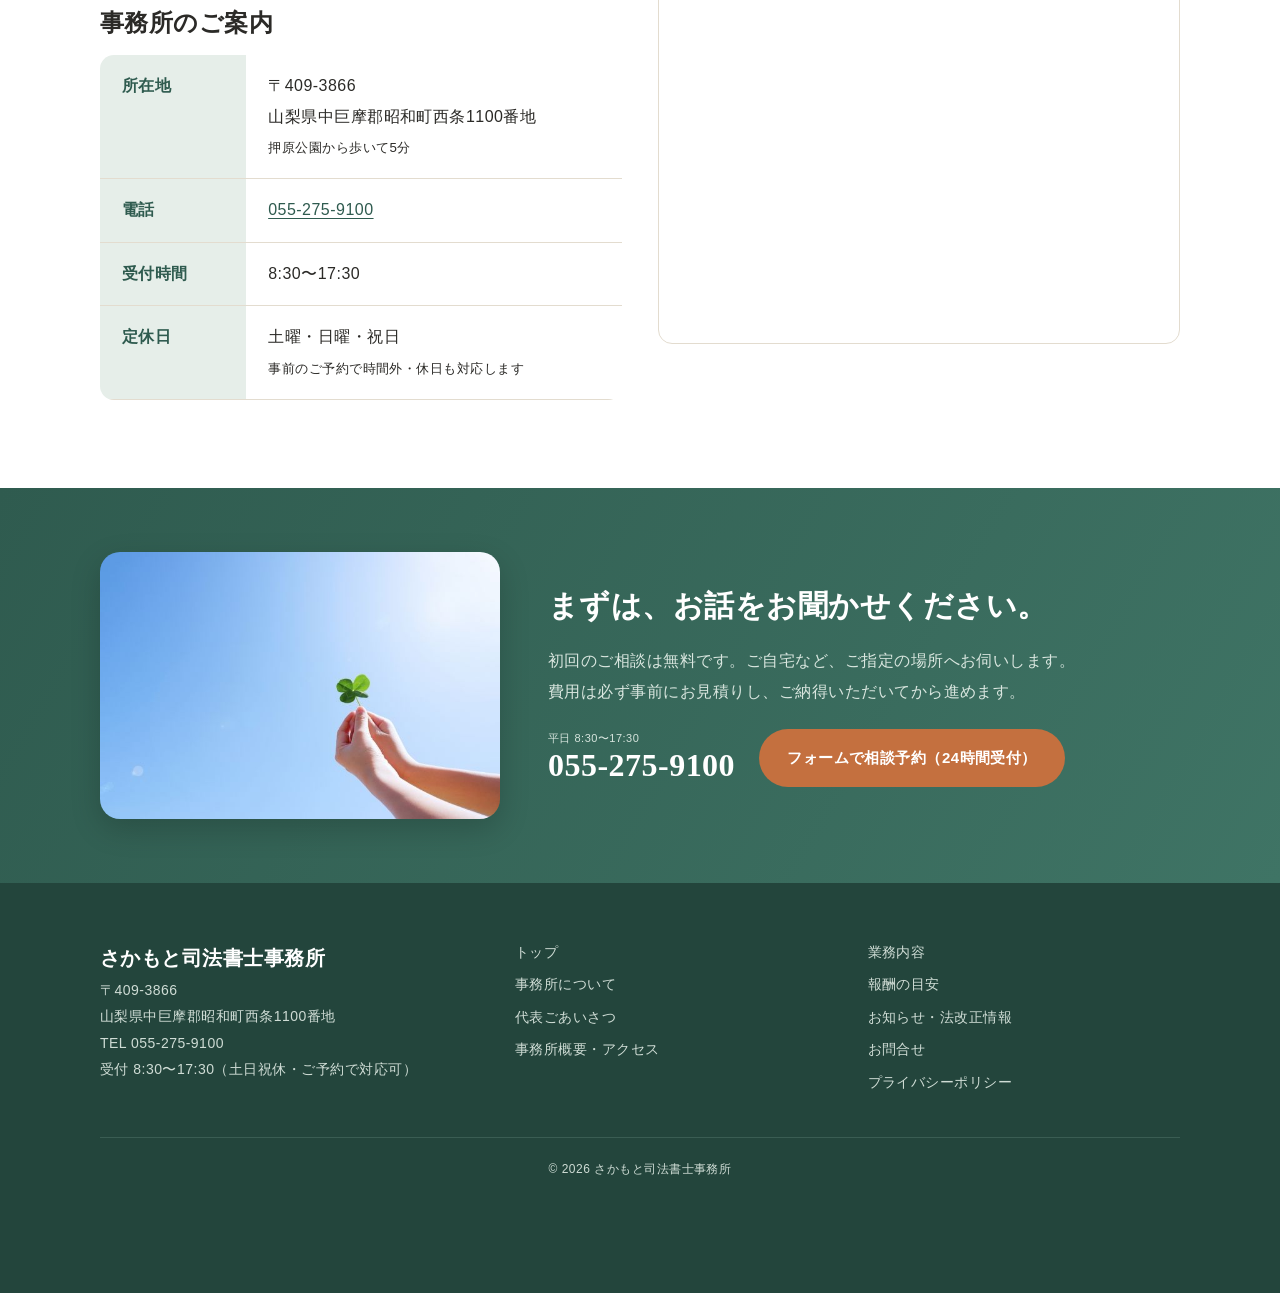
==== commit bed843ea: "Add files via upload" ====
--- a/index.html
+++ b/index.html
@@ -44,45 +44,35 @@
   </div>
 </header>
 <main>
-<section class="hero">
+<section class="hero hero-photo">
+  <div class="hero-text">
+    <span class="eyebrow">山梨県昭和町の司法書士事務所</span>
+    <h1>相続・遺言・後見のこと、<br><em>ご自宅でゆっくり</em>お話ししませんか。</h1>
+    <p class="lead">名義変更の手続き、もしものときの備え、ご家族の財産管理。はじめての方にも分かる言葉で、最後まで責任をもってお手伝いします。</p>
+    <div class="actions">
+      <a class="btn btn-primary" href="contact.html">無料相談を予約する</a>
+      <a class="btn btn-outline" href="service.html#fee">報酬の目安を見る</a>
+    </div>
+  </div>
+  <div class="hero-img"><img src="photo-family.jpg" alt="青空の下で手をつなぐ三世代の家族" fetchpriority="high"></div>
   <div class="container">
-    <div>
-      <span class="eyebrow">山梨県昭和町の司法書士事務所</span>
-      <h1>相続・遺言・後見のこと、<br><em>ご自宅でゆっくり</em><br>お話ししませんか。</h1>
-      <p class="lead">名義変更の手続き、もしものときの備え、ご家族の財産管理。はじめての方にも分かる言葉で、最後まで責任をもってお手伝いします。ご自宅や近くのカフェなど、ご指定の場所へお伺いします。</p>
-      <div class="actions">
-        <a class="btn btn-primary" href="contact.html">無料相談を予約する</a>
-        <a class="btn btn-outline" href="service.html#fee">報酬の目安を見る</a>
-      </div>
-    </div>
-    <div class="hero-card">
-      <div class="scene">
-        <svg viewBox="0 0 400 220" width="100%" role="img" aria-label="山並みと家のイラスト">
-          <circle cx="318" cy="58" r="22" fill="#f1c9a8"/>
-          <path d="M0 170 L70 110 L120 140 L200 60 L250 100 L280 82 L400 160 L400 220 L0 220 Z" fill="#c9d9cf"/>
-          <path d="M176 84 L200 60 L224 84 L212 80 L200 92 L188 80 Z" fill="#fff"/>
-          <path d="M0 190 Q100 150 200 178 T400 170 L400 220 L0 220 Z" fill="#8fb0a1"/>
-          <path d="M0 205 Q120 180 230 200 T400 196 L400 220 L0 220 Z" fill="#2f5b4f"/>
-          <g transform="translate(150 150)"><path d="M0 22 L24 2 L48 22 Z" fill="#c4703f"/><rect x="5" y="21" width="38" height="26" fill="#faf7f1"/><rect x="19" y="31" width="10" height="16" fill="#2f5b4f"/></g>
-        </svg>
-      </div>
-      <ul>
-        <li><b>1</b>初回のご相談は無料です</li>
-        <li><b>2</b>出張相談に対応（昭和町・甲府市近郊）</li>
-        <li><b>3</b>費用は必ず事前にお見積り</li>
-      </ul>
-    </div>
+    <ul class="hero-points">
+      <li><b>初回相談</b>無料</li>
+      <li><b>出張相談</b>ご自宅へ伺います</li>
+      <li><b>費用</b>事前に内訳をご説明</li>
+    </ul>
   </div>
 </section>
 
 <section class="section alt">
   <div class="container">
     <div class="sec-head"><span class="en">Consultation</span><h2>こんなお悩みはありませんか</h2></div>
+    <div class="worries-wrap"><figure class="worries-photo"><img src="photo-seniors.jpg" alt="ご自宅で相談するご夫婦" loading="lazy"></figure>
     <div class="worries">
       <div class="worry"><p>親が亡くなり、実家の土地や建物の名義を変えたい。何から始めればいいか分からない。</p><span>→ 相続登記</span></div>
       <div class="worry"><p>自分が亡くなったあと、家族がもめないように遺言を残しておきたい。</p><span>→ 遺言作成支援</span></div>
       <div class="worry"><p>家族が認知症になり、介護費用のための預金が引き出せなくなってしまった。</p><span>→ 成年後見</span></div>
-    </div>
+    </div></div>
   </div>
 </section>
 
@@ -100,11 +90,11 @@
 <section class="section alt">
   <div class="container">
     <div class="sec-head"><span class="en">Services</span><h2>業務のご案内</h2><p>報酬はすべて税込の目安です。詳しくは「業務と報酬」をご覧ください。</p></div>
-    <div class="services">
-      <a class="service-card" href="service.html#souzoku"><div class="ic"><svg width="30" height="30" viewBox="0 0 24 24" fill="none" stroke="currentColor" stroke-width="1.7"><path d="M3 11l9-7 9 7v9H3z"/><path d="M9 20v-6h6v6"/></svg></div><div><h3>相続登記</h3><p>戸籍の収集から遺産分割協議書の作成、法務局への申請まで。2024年から義務化されています。</p><span class="from">55,000円〜</span></div></a>
-      <a class="service-card" href="service.html#igon"><div class="ic"><svg width="30" height="30" viewBox="0 0 24 24" fill="none" stroke="currentColor" stroke-width="1.7"><path d="M4 20h4L19 9l-4-4L4 16z"/><path d="M13 7l4 4"/></svg></div><div><h3>遺言作成支援</h3><p>自筆証書・公正証書のどちらにも対応。想いが確実に伝わる遺言づくりをお手伝いします。</p><span class="from">44,000円〜</span></div></a>
-      <a class="service-card" href="service.html#kouken"><div class="ic"><svg width="30" height="30" viewBox="0 0 24 24" fill="none" stroke="currentColor" stroke-width="1.7"><circle cx="9" cy="8" r="3"/><circle cx="17" cy="9" r="2.5"/><path d="M3 20c0-3.3 2.7-6 6-6s6 2.7 6 6"/><path d="M15 15c3 0 6 1.8 6 5"/></svg></div><div><h3>成年後見</h3><p>家庭裁判所への申立書類の作成、後見人等への就任、将来に備える任意後見契約まで。</p><span class="from">110,000円〜</span></div></a>
-      <a class="service-card" href="service.html#fudousan"><div class="ic"><svg width="30" height="30" viewBox="0 0 24 24" fill="none" stroke="currentColor" stroke-width="1.7"><rect x="4" y="3" width="16" height="18" rx="2"/><path d="M8 8h8M8 12h8M8 16h5"/></svg></div><div><h3>不動産登記・決済</h3><p>売買・贈与による名義変更、住宅ローン完済時の抵当権抹消、住所変更登記など。</p><span class="from">16,500円〜</span></div></a>
+    <div class="services services-photo">
+      <a class="service-card" href="service.html#souzoku"><img src="photo-souzoku.jpg" alt="" loading="lazy"><div class="sc-body"><h3>相続登記</h3><p>戸籍の収集から遺産分割協議書の作成、法務局への申請まで。2024年から義務化されています。</p><span class="from">55,000円〜</span></div></a>
+      <a class="service-card" href="service.html#igon"><img src="photo-igon.jpg" alt="" loading="lazy"><div class="sc-body"><h3>遺言作成支援</h3><p>自筆証書・公正証書のどちらにも対応。想いが確実に伝わる遺言づくりをお手伝いします。</p><span class="from">44,000円〜</span></div></a>
+      <a class="service-card" href="service.html#kouken"><img src="photo-seniors.jpg" alt="" loading="lazy"><div class="sc-body"><h3>成年後見</h3><p>家庭裁判所への申立書類の作成、後見人等への就任、将来に備える任意後見契約まで。</p><span class="from">110,000円〜</span></div></a>
+      <a class="service-card" href="service.html#fudousan"><img src="photo-fudousan.jpg" alt="" loading="lazy"><div class="sc-body"><h3>不動産登記・決済</h3><p>売買・贈与による名義変更、住宅ローン完済時の抵当権抹消、住所変更登記など。</p><span class="from">16,500円〜</span></div></a>
     </div>
   </div>
 </section>
@@ -161,15 +151,15 @@
 </section>
 </main>
 <section class="cta">
-  <svg class="bg" width="520" height="200" viewBox="0 0 520 200" aria-hidden="true"><path d="M0 200 L120 90 L180 140 L300 30 L420 150 L470 110 L520 150 L520 200 Z" fill="#fff"/></svg>
   <div class="container">
+    <figure class="cta-photo"><img src="photo-clover.jpg" alt="青空にかざした四つ葉のクローバー" loading="lazy"></figure>
     <div>
       <h2>まずは、お話をお聞かせください。</h2>
       <p>初回のご相談は無料です。ご自宅など、ご指定の場所へお伺いします。<br>費用は必ず事前にお見積りし、ご納得いただいてから進めます。</p>
-    </div>
-    <div class="cta-actions">
-      <a class="tel" href="tel:0552759100"><small>平日 8:30〜17:30</small>055-275-9100</a>
-      <a class="btn btn-primary" href="contact.html">フォームで相談予約（24時間受付）</a>
+      <div class="cta-actions">
+        <a class="tel" href="tel:0552759100"><small>平日 8:30〜17:30</small>055-275-9100</a>
+        <a class="btn btn-primary" href="contact.html">フォームで相談予約（24時間受付）</a>
+      </div>
     </div>
   </div>
 </section>
--- a/style.css
+++ b/style.css
@@ -3,8 +3,9 @@
    色を変えたいときは :root の値だけ変更すればOKです
    ========================================================= */
 :root{
-  --paper:#faf7f1;      /* 背景（和紙のような生成り） */
-  --paper-2:#f2ece1;    /* 背景・濃いめ */
+  --paper:#fbfaf7;      /* 背景（やわらかい白） */
+  --paper-2:#eef4f6;    /* 背景・淡い空色 */
+  --sky:#e3eef6;        /* 写真の空になじむ色 */
   --white:#ffffff;
   --ink:#2b2a27;        /* 本文 */
   --muted:#6b665d;      /* 補足文字 */
@@ -310,3 +311,90 @@
   .gnav.open{visibility:visible}
 }
 html,body{overflow-x:clip}
+
+
+/* =========================================================
+   写真レイアウト
+   ========================================================= */
+/* ---------- トップのメイン写真 ---------- */
+.hero-photo{padding:0;background:linear-gradient(#f4f8fb, var(--sky) 70%);overflow:hidden}
+.hero-photo .hero-text{position:relative;z-index:2;max-width:920px;margin:0 auto;padding:64px 20px 0;text-align:center}
+.hero-photo h1{font-size:clamp(26px,3.4vw,42px)}
+.hero-photo .lead{margin:0 auto;color:#4c5a57}
+.hero-photo .actions{justify-content:center}
+.hero-img{position:relative;z-index:1;margin-top:-40px;height:clamp(300px,50vw,700px)}
+.hero-img img{width:100%;height:100%;object-fit:cover;object-position:center 40%;
+  -webkit-mask-image:linear-gradient(to bottom,transparent 0,#000 22%);mask-image:linear-gradient(to bottom,transparent 0,#000 22%)}
+.hero-points{list-style:none;margin:-44px auto 0;padding:0;position:relative;z-index:3;display:grid;grid-template-columns:repeat(3,1fr);
+  background:var(--white);border-radius:16px;box-shadow:var(--shadow);max-width:900px;overflow:hidden}
+.hero-points li{padding:18px 16px;text-align:center;font-size:15px;border-left:1px solid var(--line)}
+.hero-points li:first-child{border-left:0}
+.hero-points b{display:block;font-family:var(--mincho);color:var(--green);font-size:18px}
+.hero-photo + .section{padding-top:72px}
+.hero-photo{padding-bottom:56px}
+
+/* ---------- お悩み（写真つき） ---------- */
+.worries-wrap{display:grid;grid-template-columns:360px 1fr;gap:28px;align-items:stretch}
+.worries-photo{margin:0;border-radius:var(--radius);overflow:hidden}
+.worries-photo img{width:100%;height:100%;object-fit:cover}
+.worries-wrap .worries{grid-template-columns:1fr;gap:14px}
+.worries-wrap .worry{padding:20px 22px 18px 56px}
+.worries-wrap .worry::before{top:4px;left:16px;font-size:52px}
+.worries-wrap .worry p{margin:0}
+.worries-wrap .worry span{margin-top:6px}
+
+/* ---------- 業務カード（写真つき） ---------- */
+.services-photo{grid-template-columns:repeat(4,1fr);gap:20px}
+.services-photo .service-card{flex-direction:column;padding:0;gap:0;overflow:hidden}
+.services-photo .service-card img{width:100%;aspect-ratio:3/2;object-fit:cover}
+.services-photo .sc-body{padding:20px 20px 22px;display:flex;flex-direction:column;flex:1}
+.services-photo .sc-body p{flex:1}
+.services-photo h3{font-size:19px}
+
+/* ---------- 各ページの見出し（写真つき） ---------- */
+.page-title.has-photo{padding:72px 0 66px}
+.page-title .container{position:relative;z-index:2}
+.pt-photo{position:absolute;top:0;right:0;bottom:0;width:52%;background-size:cover;background-position:center;
+  -webkit-mask-image:linear-gradient(to right,transparent 0,#000 45%);mask-image:linear-gradient(to right,transparent 0,#000 45%);opacity:.9}
+.page-title.has-photo::after{content:"";position:absolute;inset:0;background:linear-gradient(90deg,var(--green) 40%,rgba(47,91,79,.15));z-index:1}
+
+/* ---------- 業務詳細の写真 ---------- */
+.detail-side{display:grid;gap:18px}
+.detail-photo{width:100%;aspect-ratio:3/2;object-fit:cover;border-radius:var(--radius)}
+
+/* ---------- 選ばれる理由（写真つき） ---------- */
+.reason-detail{grid-template-columns:90px 1fr 300px;align-items:start}
+.reason-detail .rd-photo{grid-column:3;grid-row:1;width:100%;aspect-ratio:3/2;object-fit:cover;border-radius:var(--radius)}
+.reason-detail > div:last-child{grid-column:2;grid-row:1}
+
+/* ---------- お問合せ帯（クローバー） ---------- */
+.cta{background:linear-gradient(120deg,#2f5b4f,#3f7465)}
+.cta .container{grid-template-columns:400px 1fr;gap:48px}
+.cta-photo{margin:0;border-radius:20px;overflow:hidden;box-shadow:0 10px 30px rgba(0,0,0,.18)}
+.cta-photo img{width:100%;aspect-ratio:3/2;object-fit:cover}
+.cta-actions{flex-direction:row;flex-wrap:wrap;align-items:center;gap:24px;margin-top:22px}
+
+@media (max-width:960px){
+  .services-photo{grid-template-columns:1fr 1fr}
+  .worries-wrap{grid-template-columns:1fr}
+  .worries-photo{max-height:260px}
+  .cta .container{grid-template-columns:1fr}
+  .cta-photo{max-width:420px}
+  .reason-detail{grid-template-columns:80px 1fr}
+  .reason-detail .rd-photo{grid-column:1/-1;grid-row:auto;max-width:420px}
+  .reason-detail > div:last-child{grid-column:2;grid-row:1}
+}
+@media (max-width:720px){
+  .hero-photo .hero-text{padding-top:40px;text-align:left}
+  .hero-photo .actions{justify-content:flex-start}
+  .hero-img{margin-top:-30px;height:auto;aspect-ratio:3/2}
+  .hero-img img{-webkit-mask-image:linear-gradient(to bottom,transparent 0,#000 22%);mask-image:linear-gradient(to bottom,transparent 0,#000 22%)}
+  .hero-points{margin-top:-20px;grid-template-columns:1fr}
+  .hero-points li{border-left:0;border-top:1px solid var(--line);padding:12px 16px;display:flex;gap:12px;align-items:baseline;text-align:left}
+  .hero-points li:first-child{border-top:0}
+  .hero-points b{display:inline;font-size:16px;min-width:5em}
+  .services-photo{grid-template-columns:1fr}
+  .pt-photo{width:70%}
+  .reason-detail{grid-template-columns:1fr}
+  .reason-detail .num,.reason-detail .rd-photo,.reason-detail > div:last-child{grid-column:1;grid-row:auto}
+}
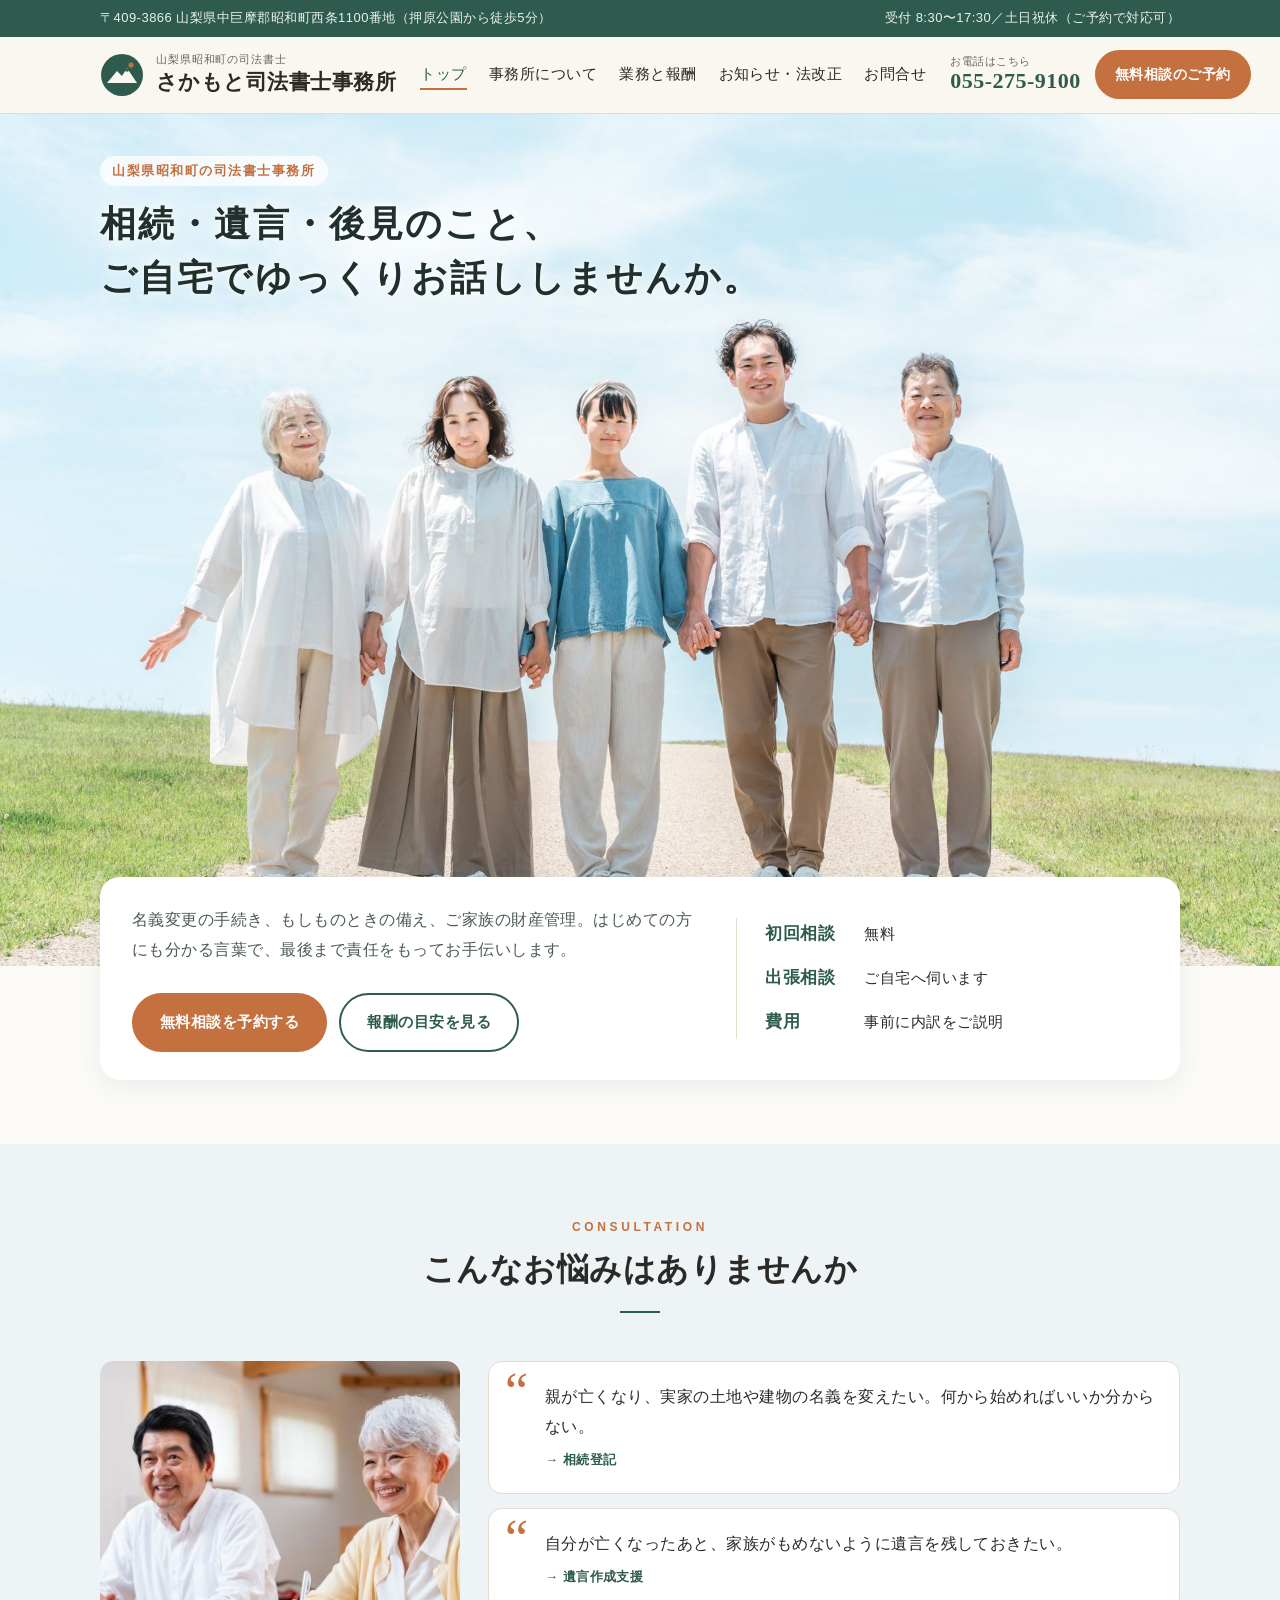
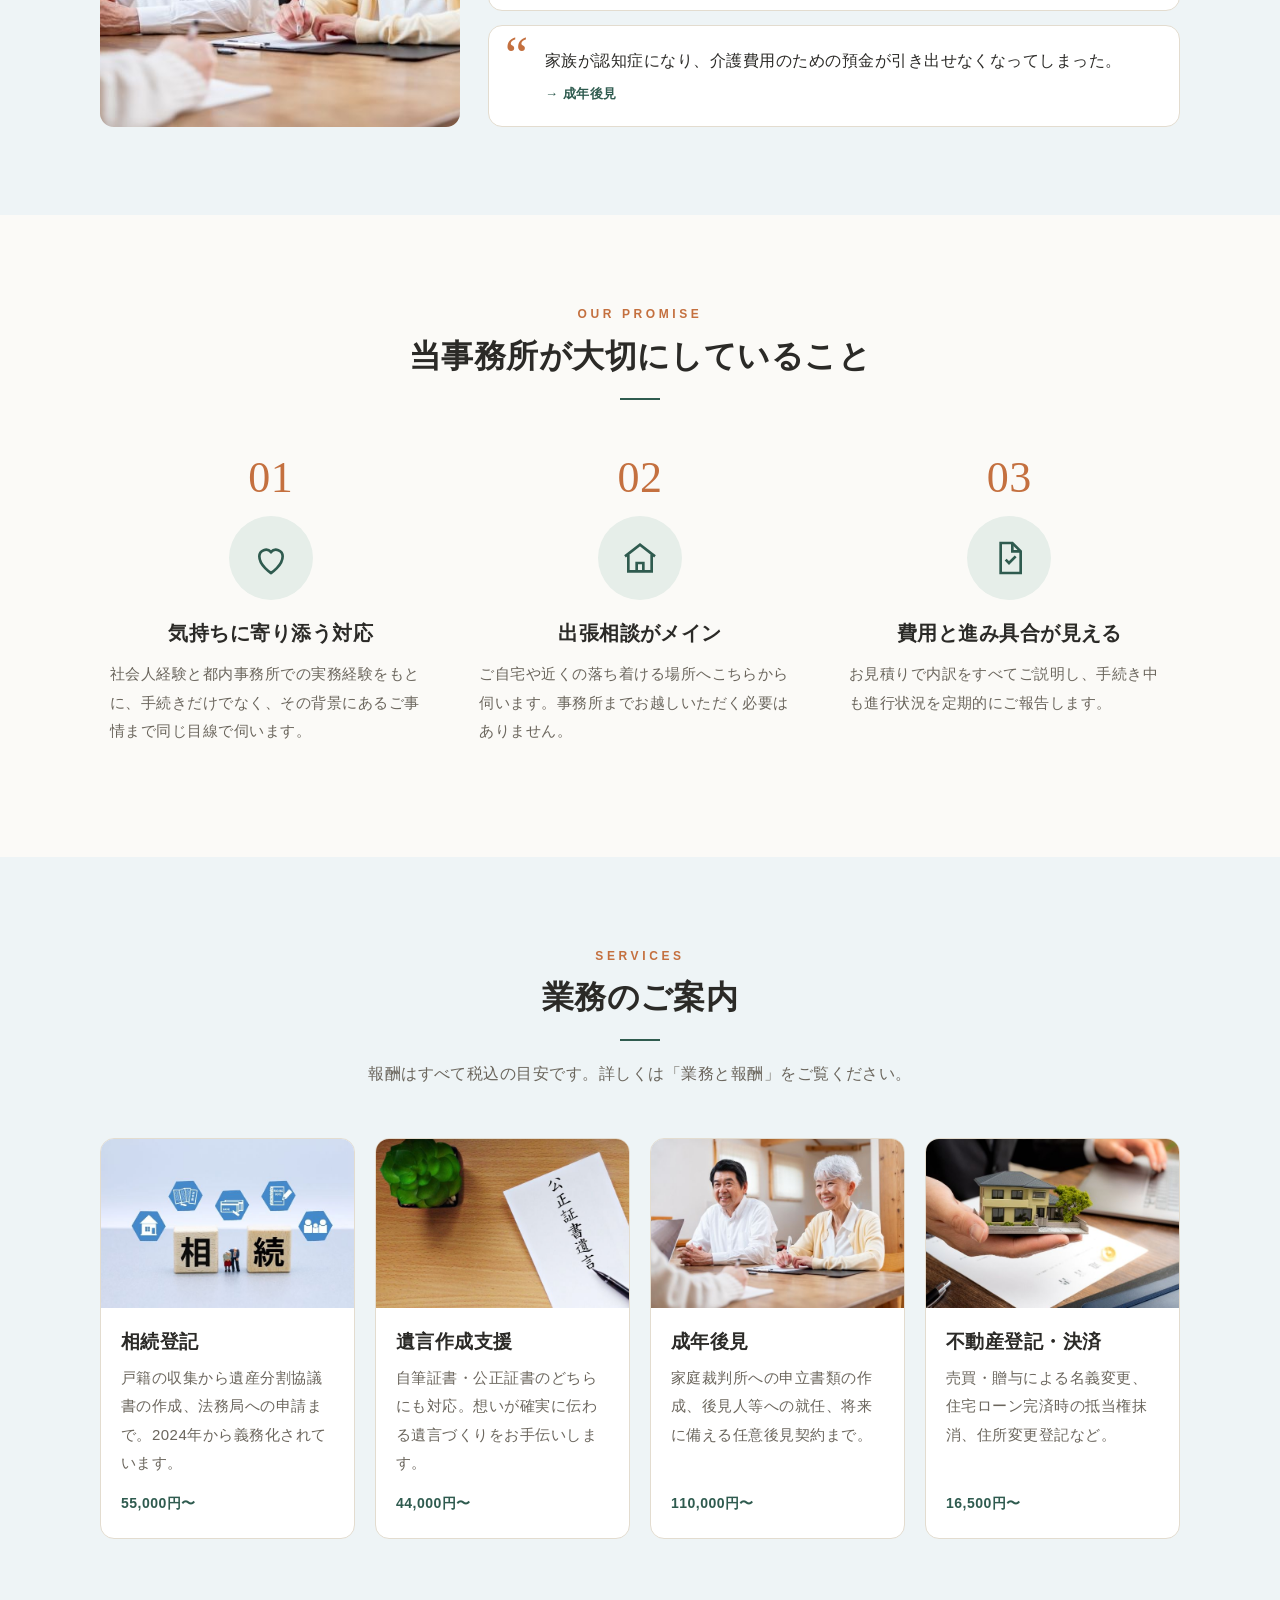
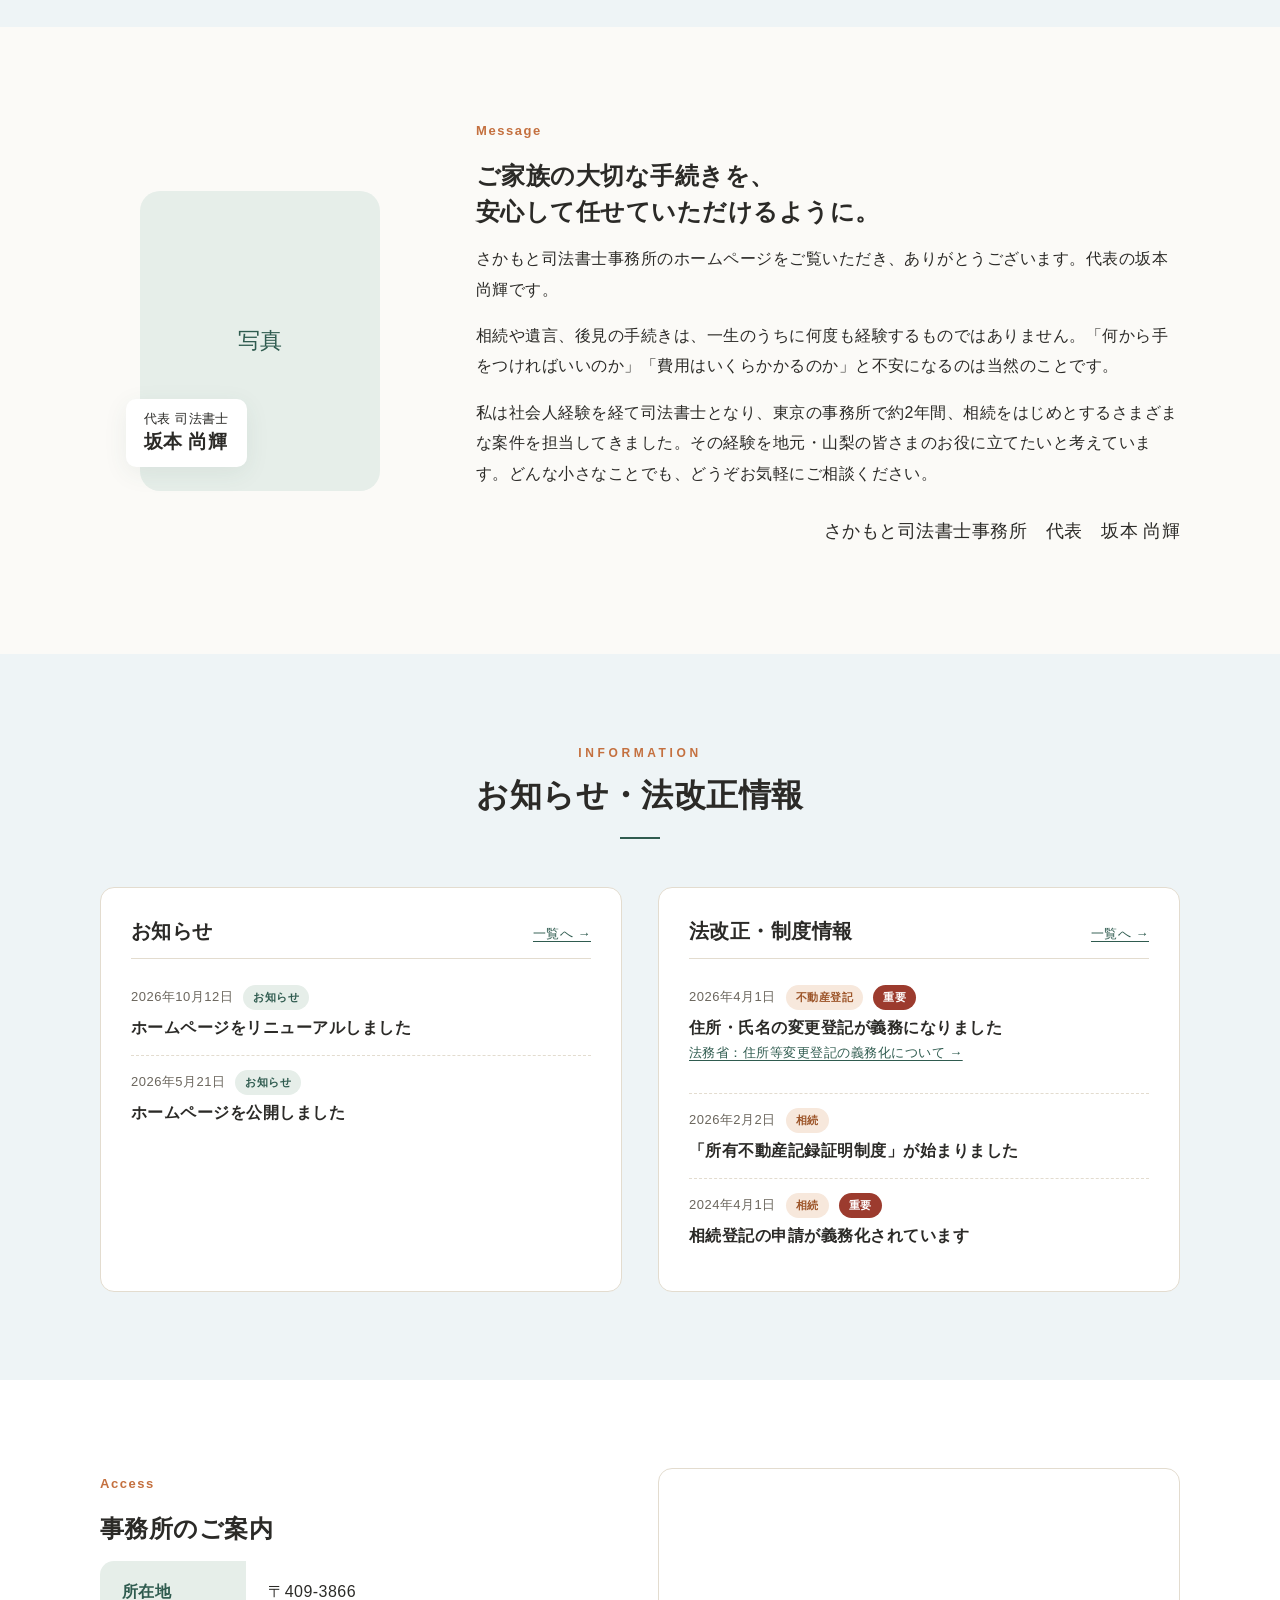
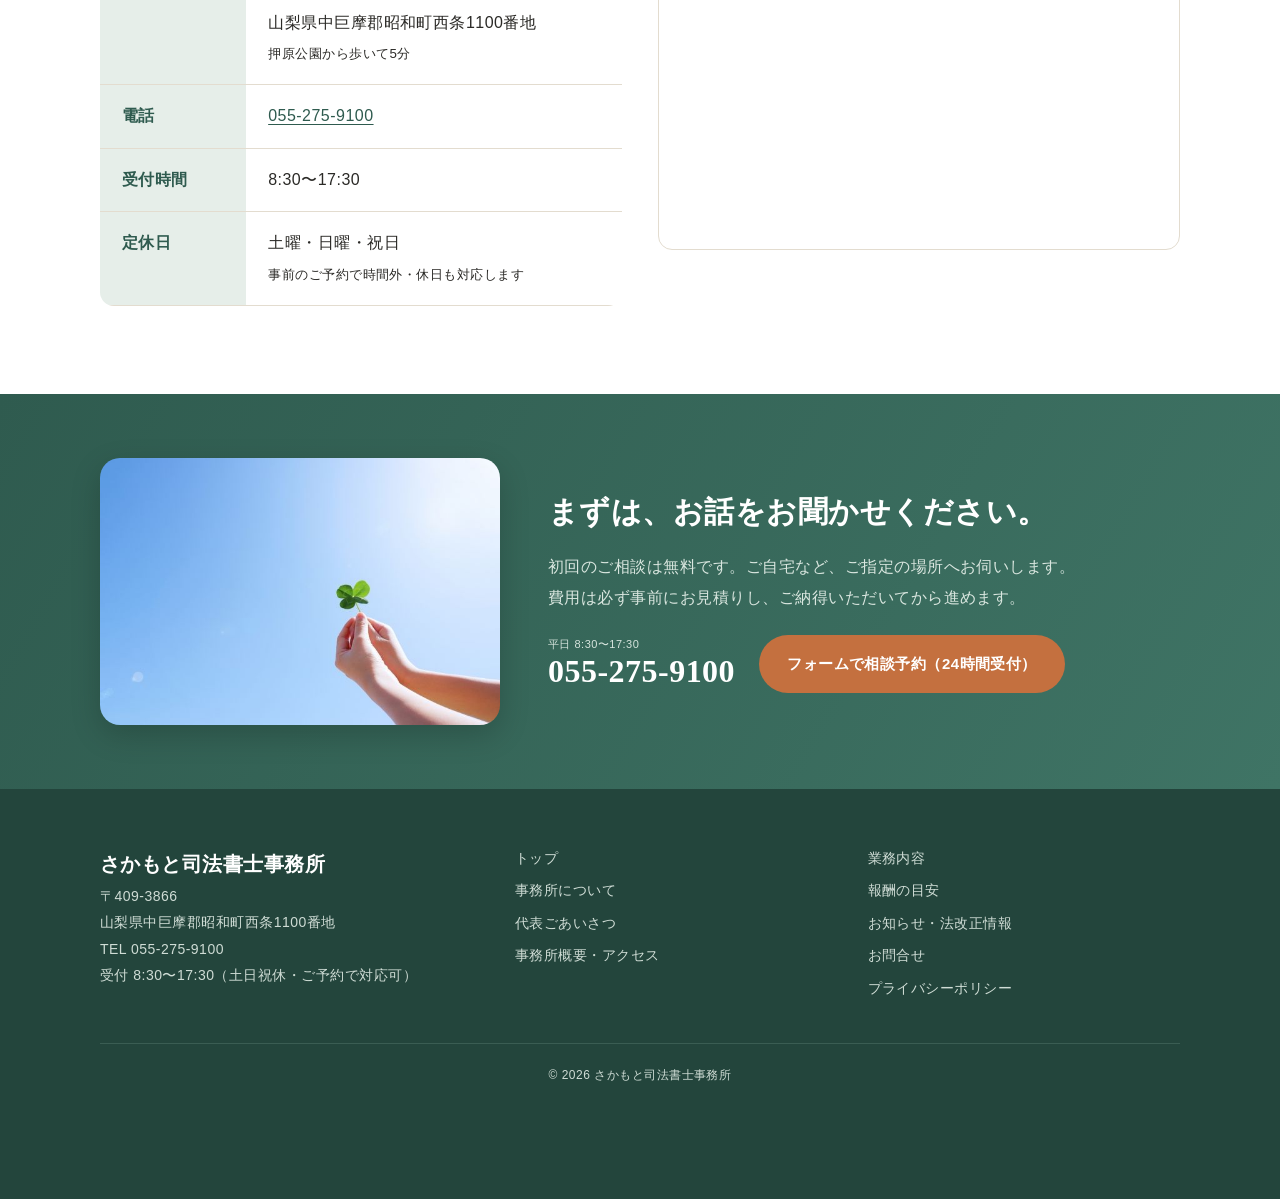
==== commit 3ae8bc4c: "Add files via upload" ====
--- a/index.html
+++ b/index.html
@@ -15,7 +15,7 @@
 <link rel="preconnect" href="https://fonts.googleapis.com">
 <link rel="preconnect" href="https://fonts.gstatic.com" crossorigin>
 <link href="https://fonts.googleapis.com/css2?family=Shippori+Mincho+B1:wght@500;600&family=Zen+Kaku+Gothic+New:wght@400;500;700&display=swap" rel="stylesheet">
-<link rel="stylesheet" href="style.css">
+<link rel="stylesheet" href="style.css?v=20261016b">
 </head>
 <body data-page="index">
 <div class="topbar"><div class="container"><span>〒409-3866 山梨県中巨摩郡昭和町西条1100番地（押原公園から徒歩5分）</span><span>受付 8:30〜17:30／土日祝休（ご予約で対応可）</span></div></div>
@@ -45,22 +45,28 @@
 </header>
 <main>
 <section class="hero hero-photo">
-  <div class="hero-text">
-    <span class="eyebrow">山梨県昭和町の司法書士事務所</span>
-    <h1>相続・遺言・後見のこと、<br><em>ご自宅でゆっくり</em>お話ししませんか。</h1>
-    <p class="lead">名義変更の手続き、もしものときの備え、ご家族の財産管理。はじめての方にも分かる言葉で、最後まで責任をもってお手伝いします。</p>
-    <div class="actions">
-      <a class="btn btn-primary" href="contact.html">無料相談を予約する</a>
-      <a class="btn btn-outline" href="service.html#fee">報酬の目安を見る</a>
-    </div>
-  </div>
-  <div class="hero-img"><img src="photo-family.jpg" alt="青空の下で手をつなぐ三世代の家族" fetchpriority="high"></div>
-  <div class="container">
-    <ul class="hero-points">
-      <li><b>初回相談</b>無料</li>
-      <li><b>出張相談</b>ご自宅へ伺います</li>
-      <li><b>費用</b>事前に内訳をご説明</li>
-    </ul>
+  <div class="hero-visual">
+    <img src="photo-family.jpg" alt="青空の下で手をつなぐ三世代の家族" fetchpriority="high">
+    <div class="container hero-copy">
+      <span class="eyebrow">山梨県昭和町の司法書士事務所</span>
+      <h1>相続・遺言・後見のこと、<br>ご自宅でゆっくりお話ししませんか。</h1>
+    </div>
+  </div>
+  <div class="container">
+    <div class="hero-card2">
+      <div class="hero-lead">
+        <p>名義変更の手続き、もしものときの備え、ご家族の財産管理。はじめての方にも分かる言葉で、最後まで責任をもってお手伝いします。</p>
+        <div class="actions">
+          <a class="btn btn-primary" href="contact.html">無料相談を予約する</a>
+          <a class="btn btn-outline" href="service.html#fee">報酬の目安を見る</a>
+        </div>
+      </div>
+      <ul class="hero-points">
+        <li><b>初回相談</b>無料</li>
+        <li><b>出張相談</b>ご自宅へ伺います</li>
+        <li><b>費用</b>事前に内訳をご説明</li>
+      </ul>
+    </div>
   </div>
 </section>
 
@@ -191,7 +197,7 @@
   </div>
 </footer>
 <div class="fixed-cta"><a href="tel:0552759100">電話する</a><a href="contact.html">相談を予約</a></div>
-<script src="config.js"></script>
-<script src="main.js"></script>
+<script src="config.js?v=20261016b"></script>
+<script src="main.js?v=20261016b"></script>
 </body>
 </html>
--- a/style.css
+++ b/style.css
@@ -316,22 +316,23 @@
 /* =========================================================
    写真レイアウト
    ========================================================= */
-/* ---------- トップのメイン写真 ---------- */
-.hero-photo{padding:0;background:linear-gradient(#f4f8fb, var(--sky) 70%);overflow:hidden}
-.hero-photo .hero-text{position:relative;z-index:2;max-width:920px;margin:0 auto;padding:64px 20px 0;text-align:center}
-.hero-photo h1{font-size:clamp(26px,3.4vw,42px)}
-.hero-photo .lead{margin:0 auto;color:#4c5a57}
-.hero-photo .actions{justify-content:center}
-.hero-img{position:relative;z-index:1;margin-top:-40px;height:clamp(300px,50vw,700px)}
-.hero-img img{width:100%;height:100%;object-fit:cover;object-position:center 40%;
-  -webkit-mask-image:linear-gradient(to bottom,transparent 0,#000 22%);mask-image:linear-gradient(to bottom,transparent 0,#000 22%)}
-.hero-points{list-style:none;margin:-44px auto 0;padding:0;position:relative;z-index:3;display:grid;grid-template-columns:repeat(3,1fr);
-  background:var(--white);border-radius:16px;box-shadow:var(--shadow);max-width:900px;overflow:hidden}
-.hero-points li{padding:18px 16px;text-align:center;font-size:15px;border-left:1px solid var(--line)}
-.hero-points li:first-child{border-left:0}
-.hero-points b{display:block;font-family:var(--mincho);color:var(--green);font-size:18px}
+/* ---------- トップのメイン写真（空の部分に見出しを重ねる） ---------- */
+.hero-photo{padding:0 0 64px;background:linear-gradient(var(--sky),var(--paper) 420px);overflow:visible}
+.hero-visual{position:relative;height:min(66.6vw,880px);overflow:hidden}
+.hero-visual img{position:absolute;inset:0;width:100%;height:100%;object-fit:cover;object-position:center top}
+.hero-copy{position:absolute;left:0;right:0;top:clamp(20px,3.2vw,56px)}
+.hero-copy .eyebrow{background:rgba(255,255,255,.75);padding:3px 12px;border-radius:999px;margin-bottom:12px;font-size:clamp(11px,1vw,13px)}
+.hero-copy h1{font-size:clamp(20px,2.8vw,42px);line-height:1.5;margin:0;color:#21302c;
+  text-shadow:0 0 18px rgba(255,255,255,.95),0 0 4px rgba(255,255,255,.9)}
+.hero-card2{position:relative;z-index:2;margin-top:clamp(-120px,-7vw,-40px);background:var(--white);border-radius:20px;box-shadow:var(--shadow);
+  display:grid;grid-template-columns:1.4fr 1fr;gap:28px;padding:28px 32px;align-items:center}
+.hero-lead p{margin:0 0 18px;color:#4c5a57}
+.hero-lead .actions{display:flex;flex-wrap:wrap;gap:12px}
+.hero-points{list-style:none;margin:0;padding:0 0 0 28px;border-left:1px solid var(--line);display:grid;gap:12px}
+.hero-points li{font-size:15px;display:flex;gap:14px;align-items:baseline}
+.hero-points b{font-family:var(--mincho);color:var(--green);font-size:17px;min-width:5em}
 .hero-photo + .section{padding-top:72px}
-.hero-photo{padding-bottom:56px}
+.hero-photo .container{display:block}
 
 /* ---------- お悩み（写真つき） ---------- */
 .worries-wrap{display:grid;grid-template-columns:360px 1fr;gap:28px;align-items:stretch}
@@ -375,6 +376,8 @@
 .cta-actions{flex-direction:row;flex-wrap:wrap;align-items:center;gap:24px;margin-top:22px}
 
 @media (max-width:960px){
+  .hero-card2{grid-template-columns:1fr}
+  .hero-points{padding:16px 0 0;border-left:0;border-top:1px solid var(--line)}
   .services-photo{grid-template-columns:1fr 1fr}
   .worries-wrap{grid-template-columns:1fr}
   .worries-photo{max-height:260px}
@@ -385,14 +388,14 @@
   .reason-detail > div:last-child{grid-column:2;grid-row:1}
 }
 @media (max-width:720px){
-  .hero-photo .hero-text{padding-top:40px;text-align:left}
-  .hero-photo .actions{justify-content:flex-start}
-  .hero-img{margin-top:-30px;height:auto;aspect-ratio:3/2}
-  .hero-img img{-webkit-mask-image:linear-gradient(to bottom,transparent 0,#000 22%);mask-image:linear-gradient(to bottom,transparent 0,#000 22%)}
-  .hero-points{margin-top:-20px;grid-template-columns:1fr}
-  .hero-points li{border-left:0;border-top:1px solid var(--line);padding:12px 16px;display:flex;gap:12px;align-items:baseline;text-align:left}
-  .hero-points li:first-child{border-top:0}
-  .hero-points b{display:inline;font-size:16px;min-width:5em}
+  .hero-visual{height:auto;overflow:visible;display:flex;flex-direction:column}
+  .hero-copy{order:-1}
+  .hero-visual img{position:static;height:auto;aspect-ratio:3/2;
+    -webkit-mask-image:linear-gradient(to bottom,transparent 0,#000 18%);mask-image:linear-gradient(to bottom,transparent 0,#000 18%)}
+  .hero-copy{position:static;padding-top:28px;padding-bottom:4px}
+  .hero-copy h1{font-size:25px}
+  .hero-card2{margin-top:-24px;grid-template-columns:1fr;padding:22px 20px;gap:18px}
+  .hero-points{padding:16px 0 0;border-left:0;border-top:1px solid var(--line)}
   .services-photo{grid-template-columns:1fr}
   .pt-photo{width:70%}
   .reason-detail{grid-template-columns:1fr}
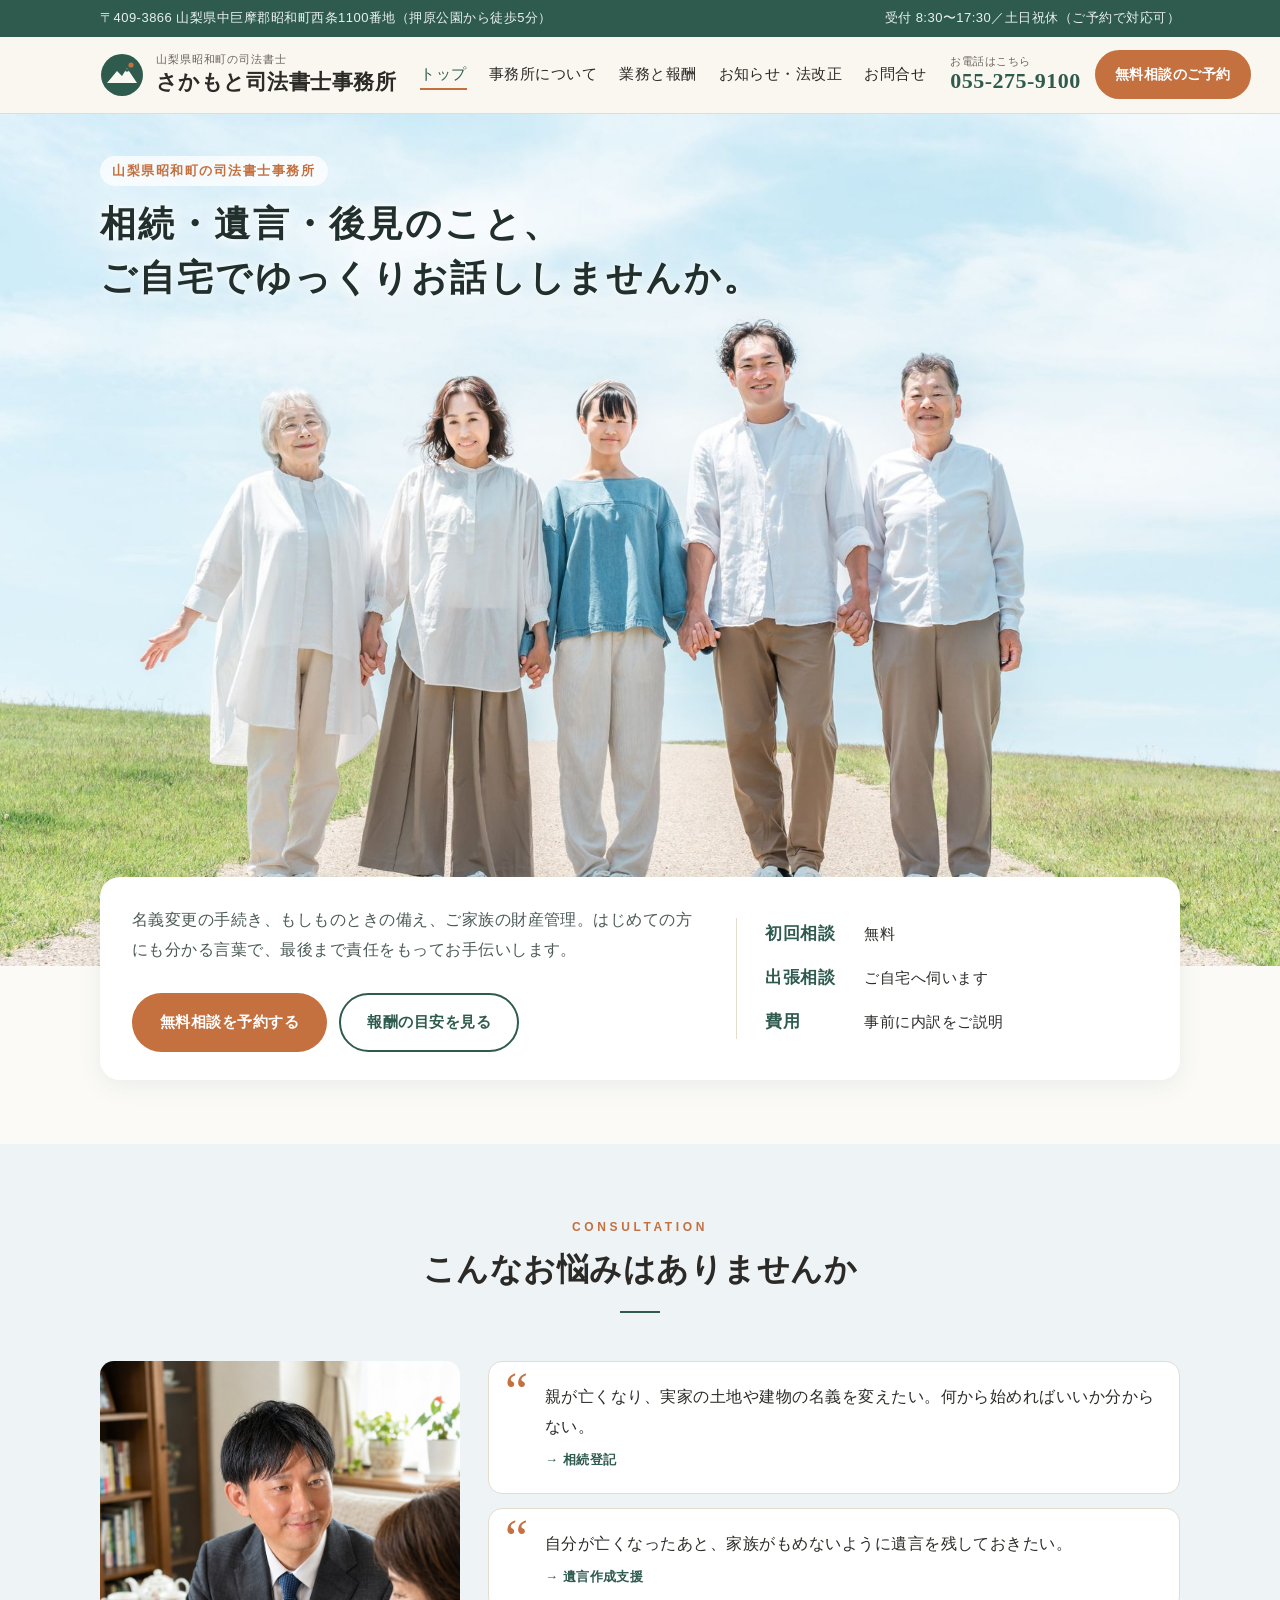
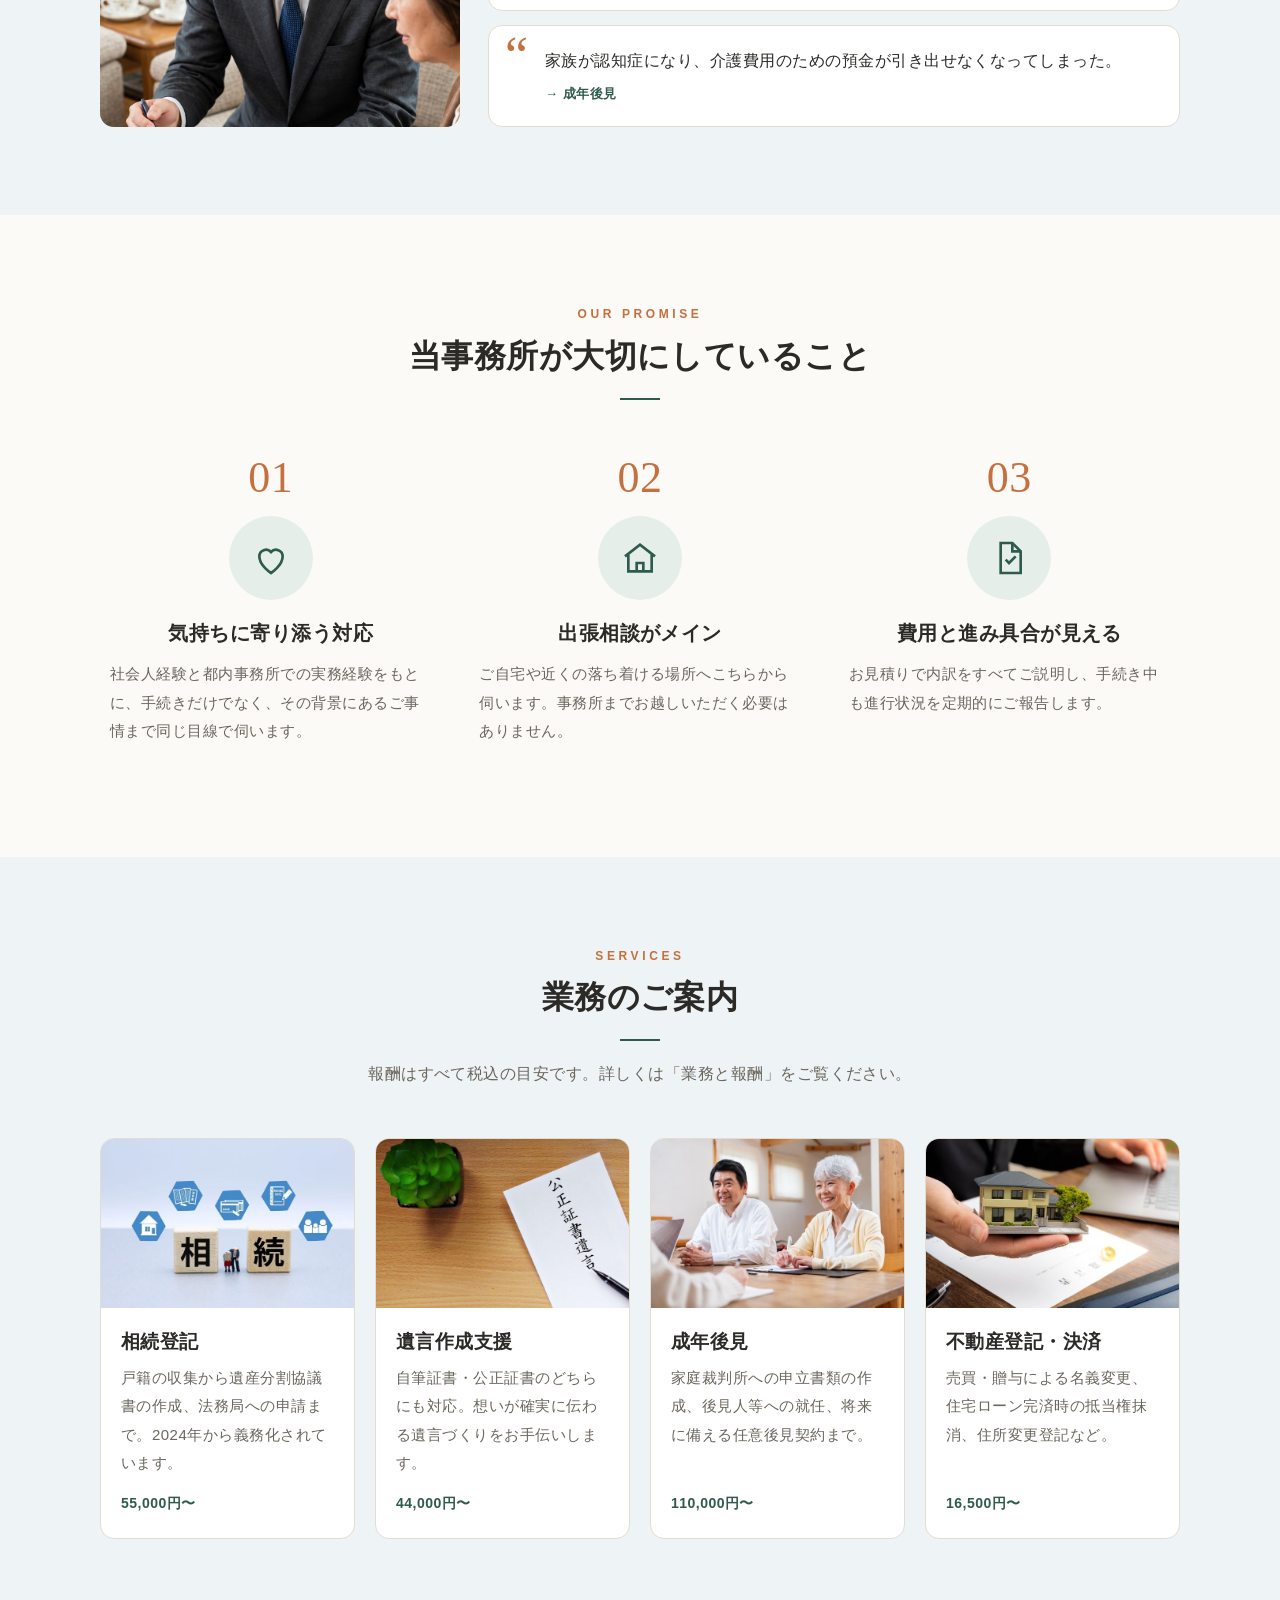
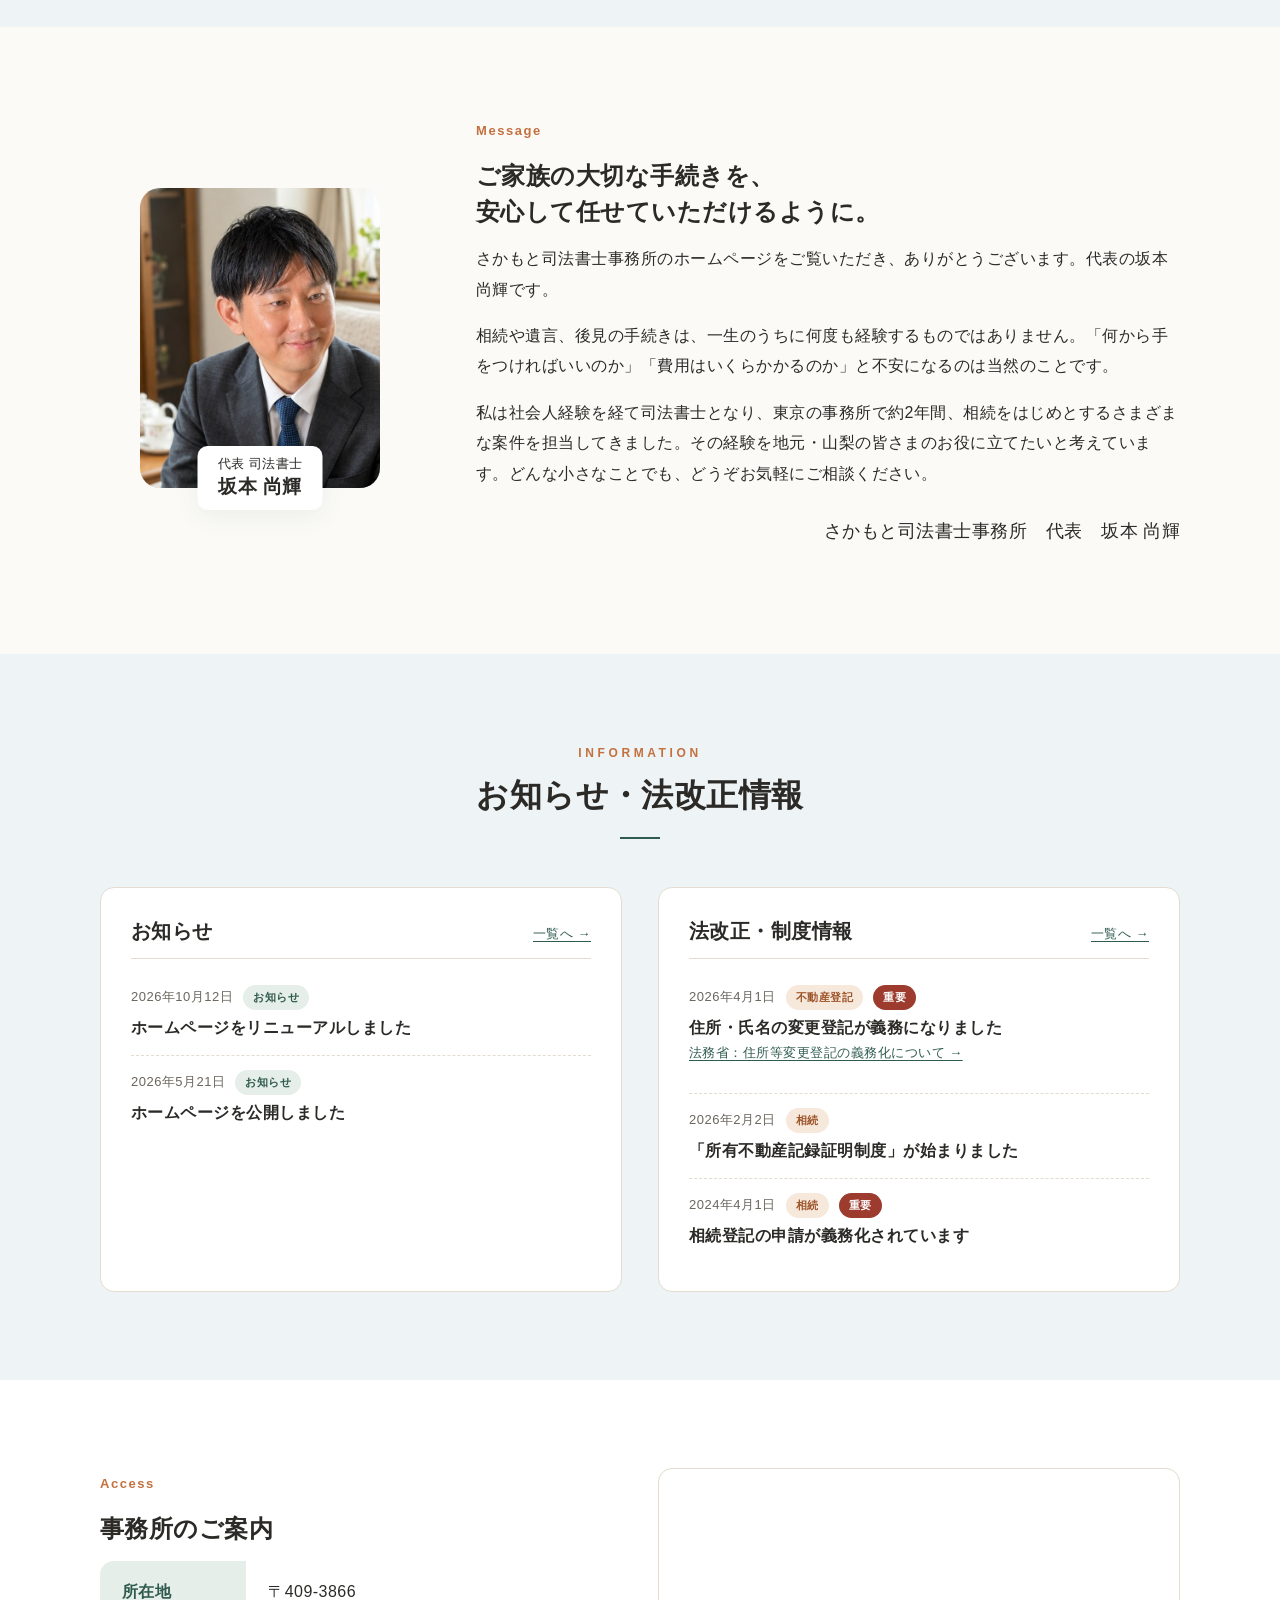
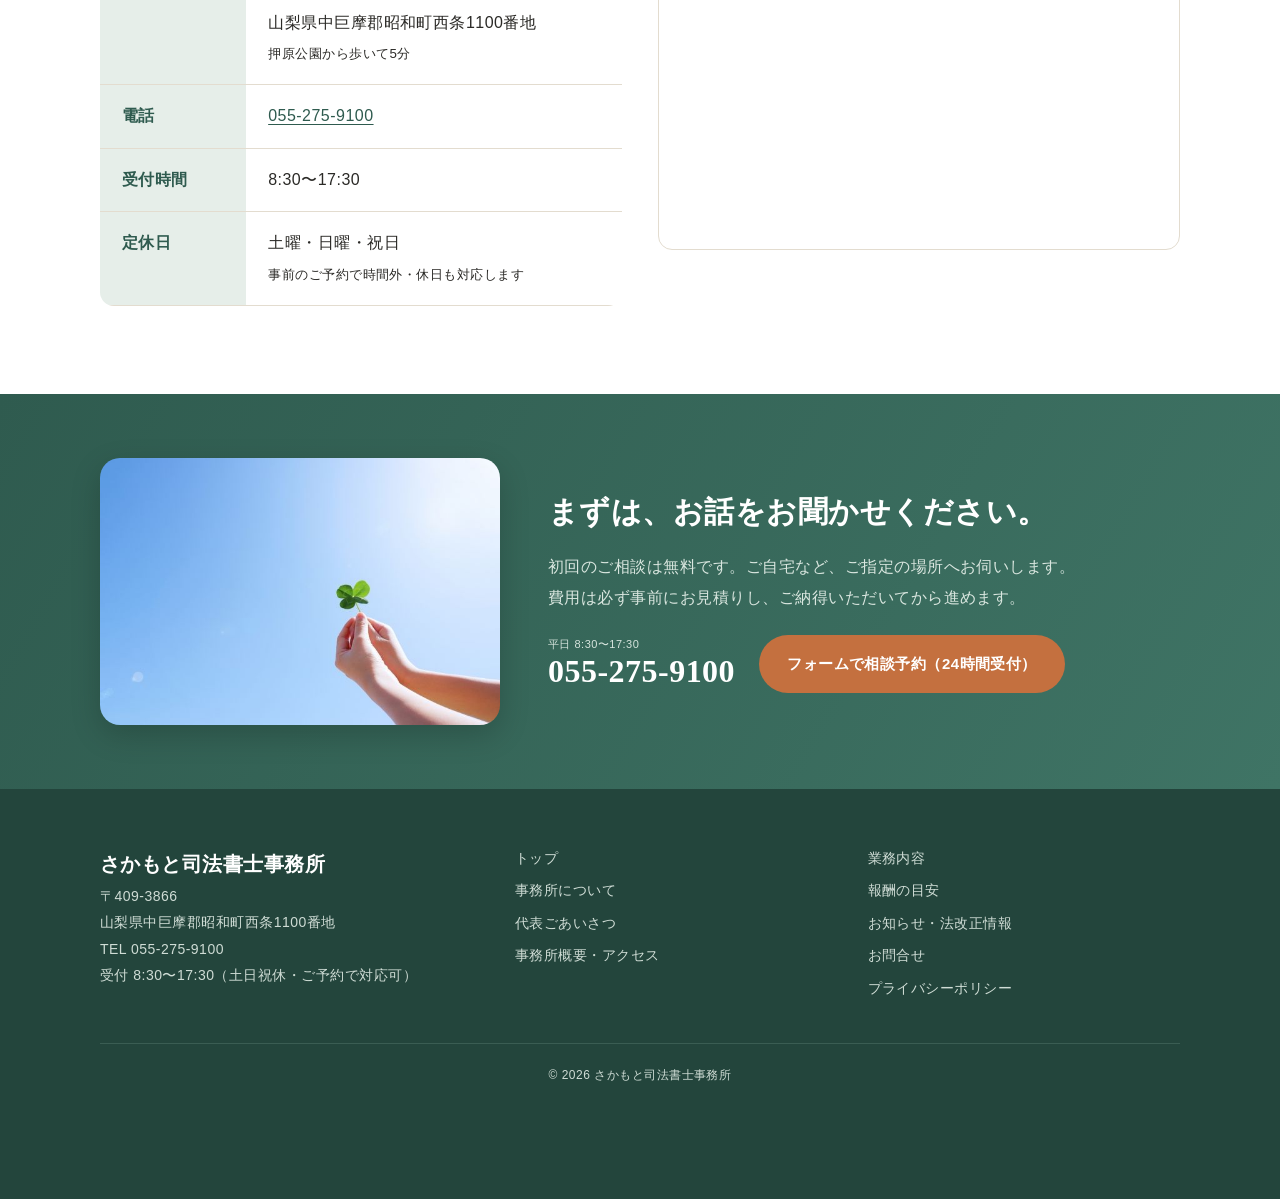
==== commit f51c761c: "Add files via upload" ====
--- a/index.html
+++ b/index.html
@@ -15,7 +15,7 @@
 <link rel="preconnect" href="https://fonts.googleapis.com">
 <link rel="preconnect" href="https://fonts.gstatic.com" crossorigin>
 <link href="https://fonts.googleapis.com/css2?family=Shippori+Mincho+B1:wght@500;600&family=Zen+Kaku+Gothic+New:wght@400;500;700&display=swap" rel="stylesheet">
-<link rel="stylesheet" href="style.css?v=20261016b">
+<link rel="stylesheet" href="style.css?v=20261016e">
 </head>
 <body data-page="index">
 <div class="topbar"><div class="container"><span>〒409-3866 山梨県中巨摩郡昭和町西条1100番地（押原公園から徒歩5分）</span><span>受付 8:30〜17:30／土日祝休（ご予約で対応可）</span></div></div>
@@ -73,7 +73,7 @@
 <section class="section alt">
   <div class="container">
     <div class="sec-head"><span class="en">Consultation</span><h2>こんなお悩みはありませんか</h2></div>
-    <div class="worries-wrap"><figure class="worries-photo"><img src="photo-seniors.jpg" alt="ご自宅で相談するご夫婦" loading="lazy"></figure>
+    <div class="worries-wrap"><figure class="worries-photo"><img src="photo-visit.jpg" alt="ご自宅を訪問して手続きを説明する司法書士" loading="lazy"></figure>
     <div class="worries">
       <div class="worry"><p>親が亡くなり、実家の土地や建物の名義を変えたい。何から始めればいいか分からない。</p><span>→ 相続登記</span></div>
       <div class="worry"><p>自分が亡くなったあと、家族がもめないように遺言を残しておきたい。</p><span>→ 遺言作成支援</span></div>
@@ -197,7 +197,7 @@
   </div>
 </footer>
 <div class="fixed-cta"><a href="tel:0552759100">電話する</a><a href="contact.html">相談を予約</a></div>
-<script src="config.js?v=20261016b"></script>
-<script src="main.js?v=20261016b"></script>
+<script src="config.js?v=20261016e"></script>
+<script src="main.js?v=20261016e"></script>
 </body>
 </html>
--- a/style.css
+++ b/style.css
@@ -401,3 +401,11 @@
   .reason-detail{grid-template-columns:1fr}
   .reason-detail .num,.reason-detail .rd-photo,.reason-detail > div:last-child{grid-column:1;grid-row:auto}
 }
+.portrait .photo img + span{display:none}
+.portrait .photo img{object-position:center top}
+
+/* 代表名のラベルは写真の下端に（顔にかからないように） */
+.portrait figcaption{left:50%;bottom:-22px;transform:translateX(-50%);white-space:nowrap;text-align:center;padding:8px 20px}
+.portrait{margin-bottom:22px}
+.worries-photo img{object-position:center 30%}
+.reason-detail .rd-photo[src="photo-visit.jpg"]{object-position:center 25%}
